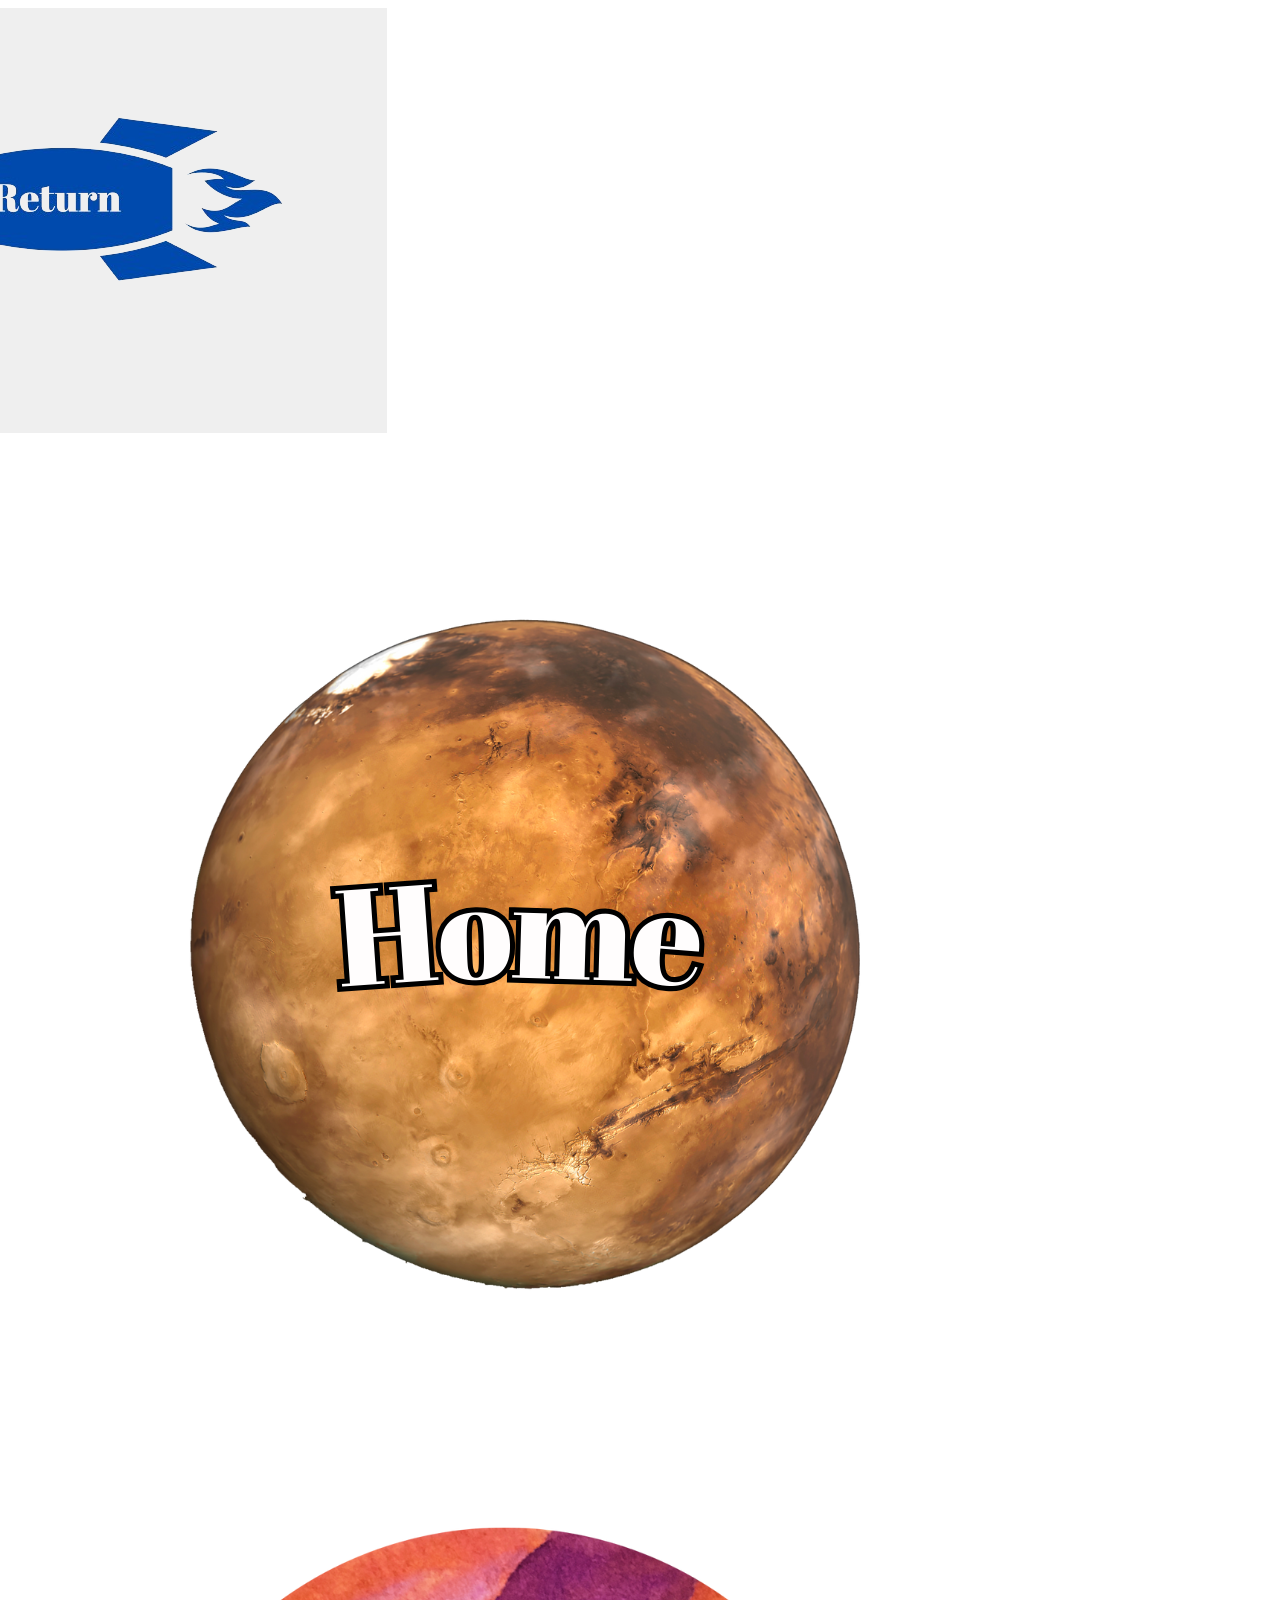
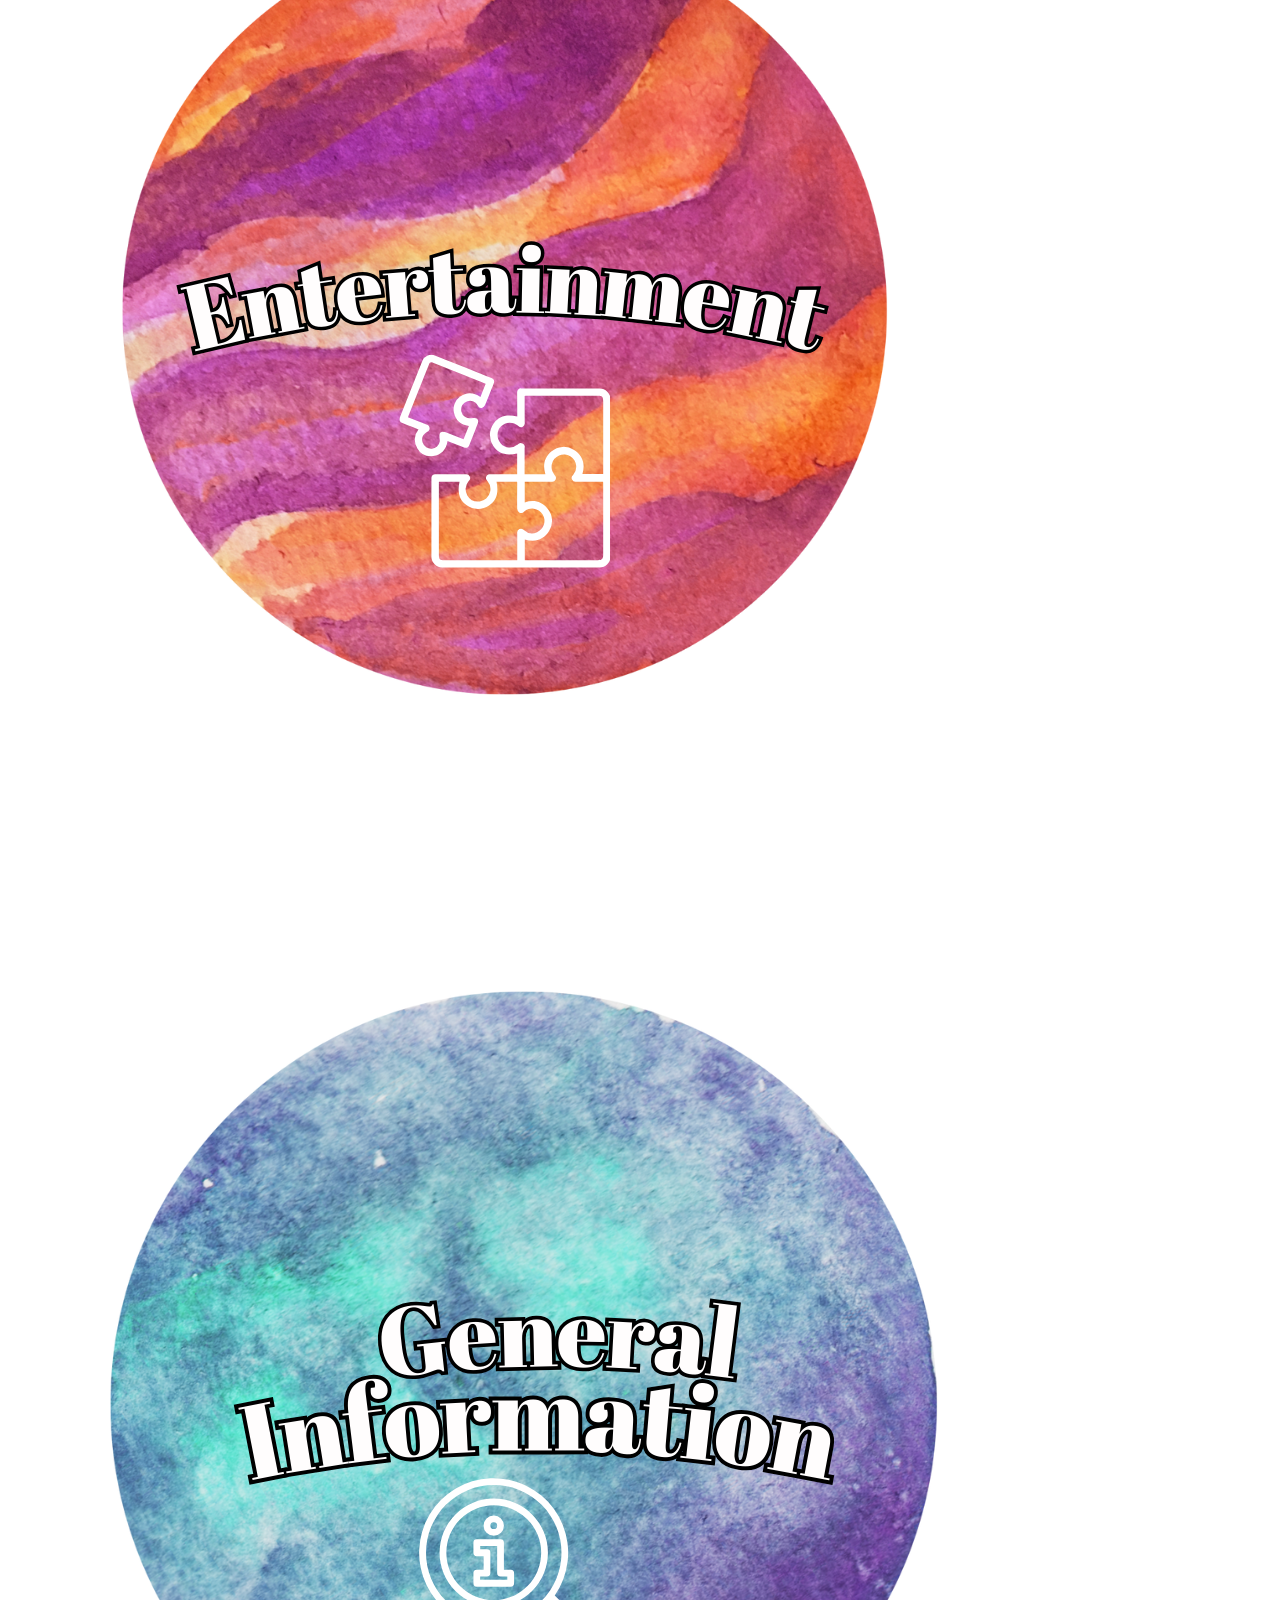
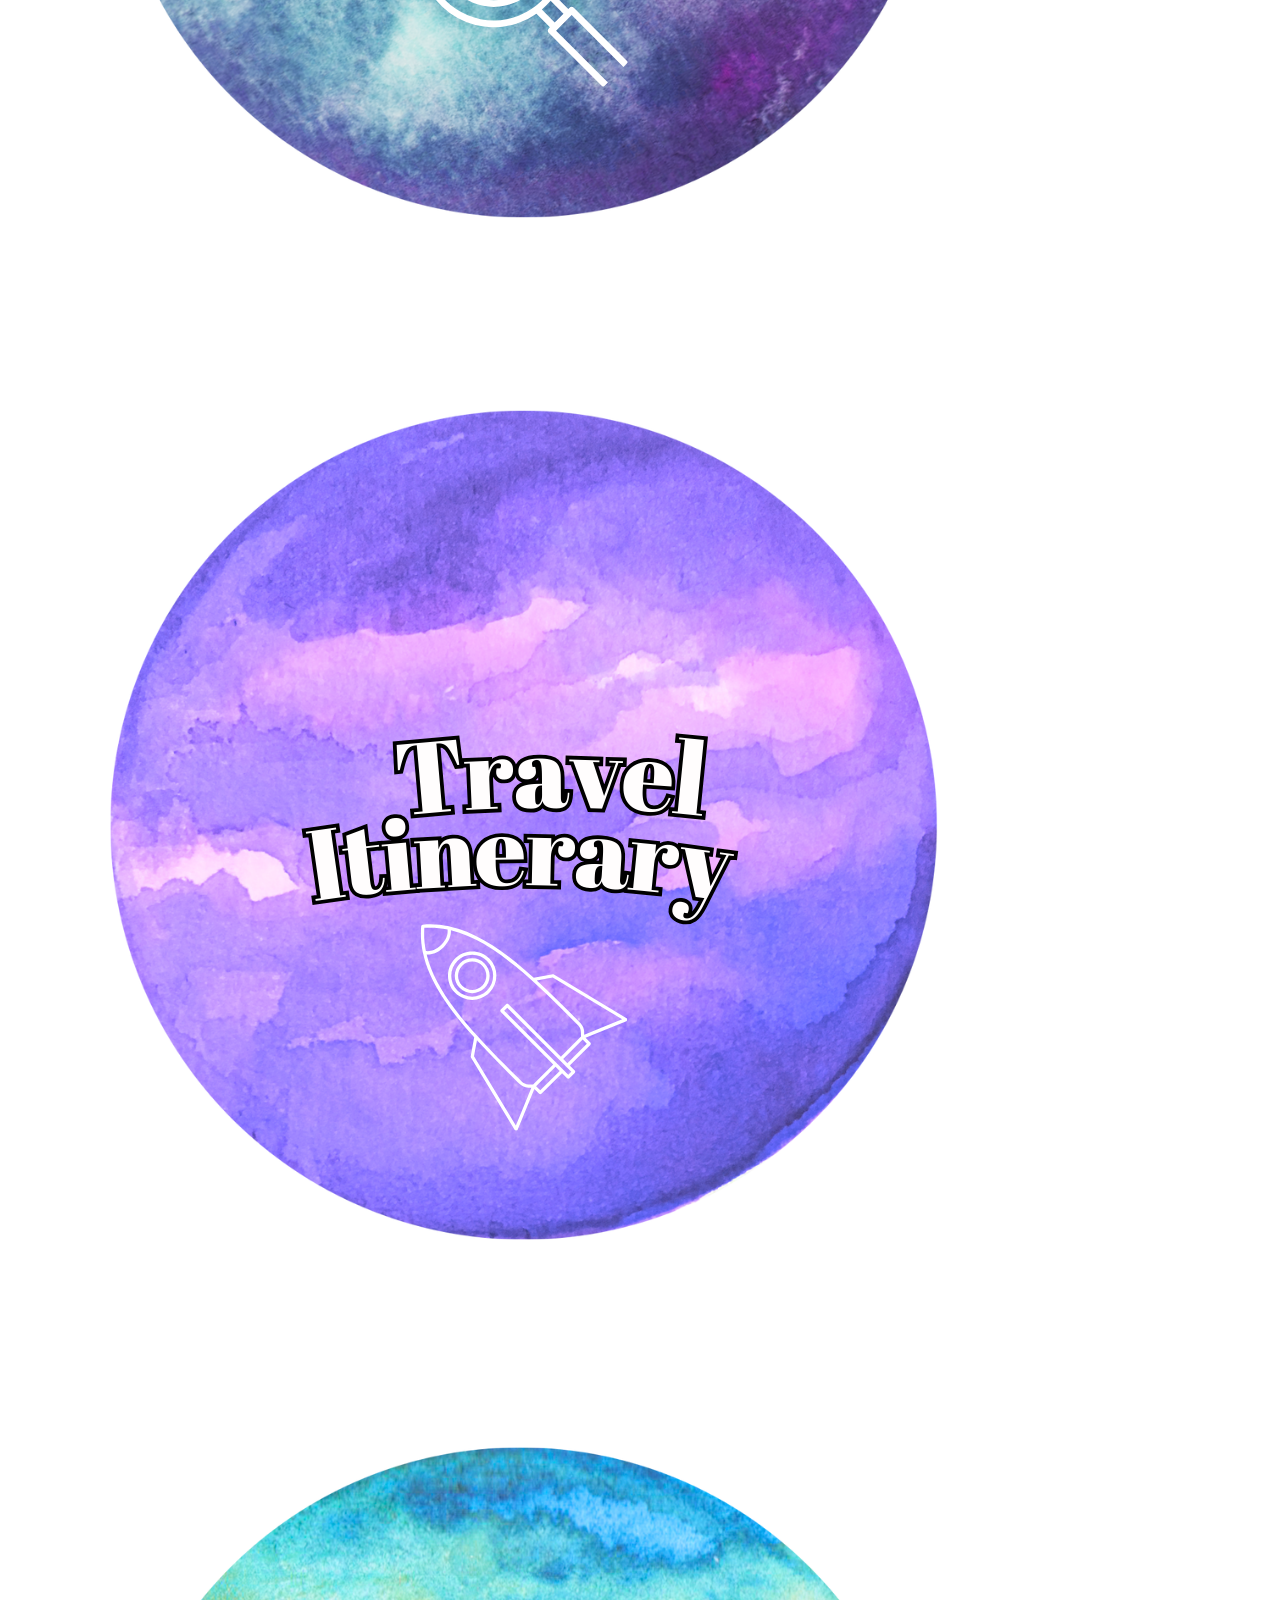
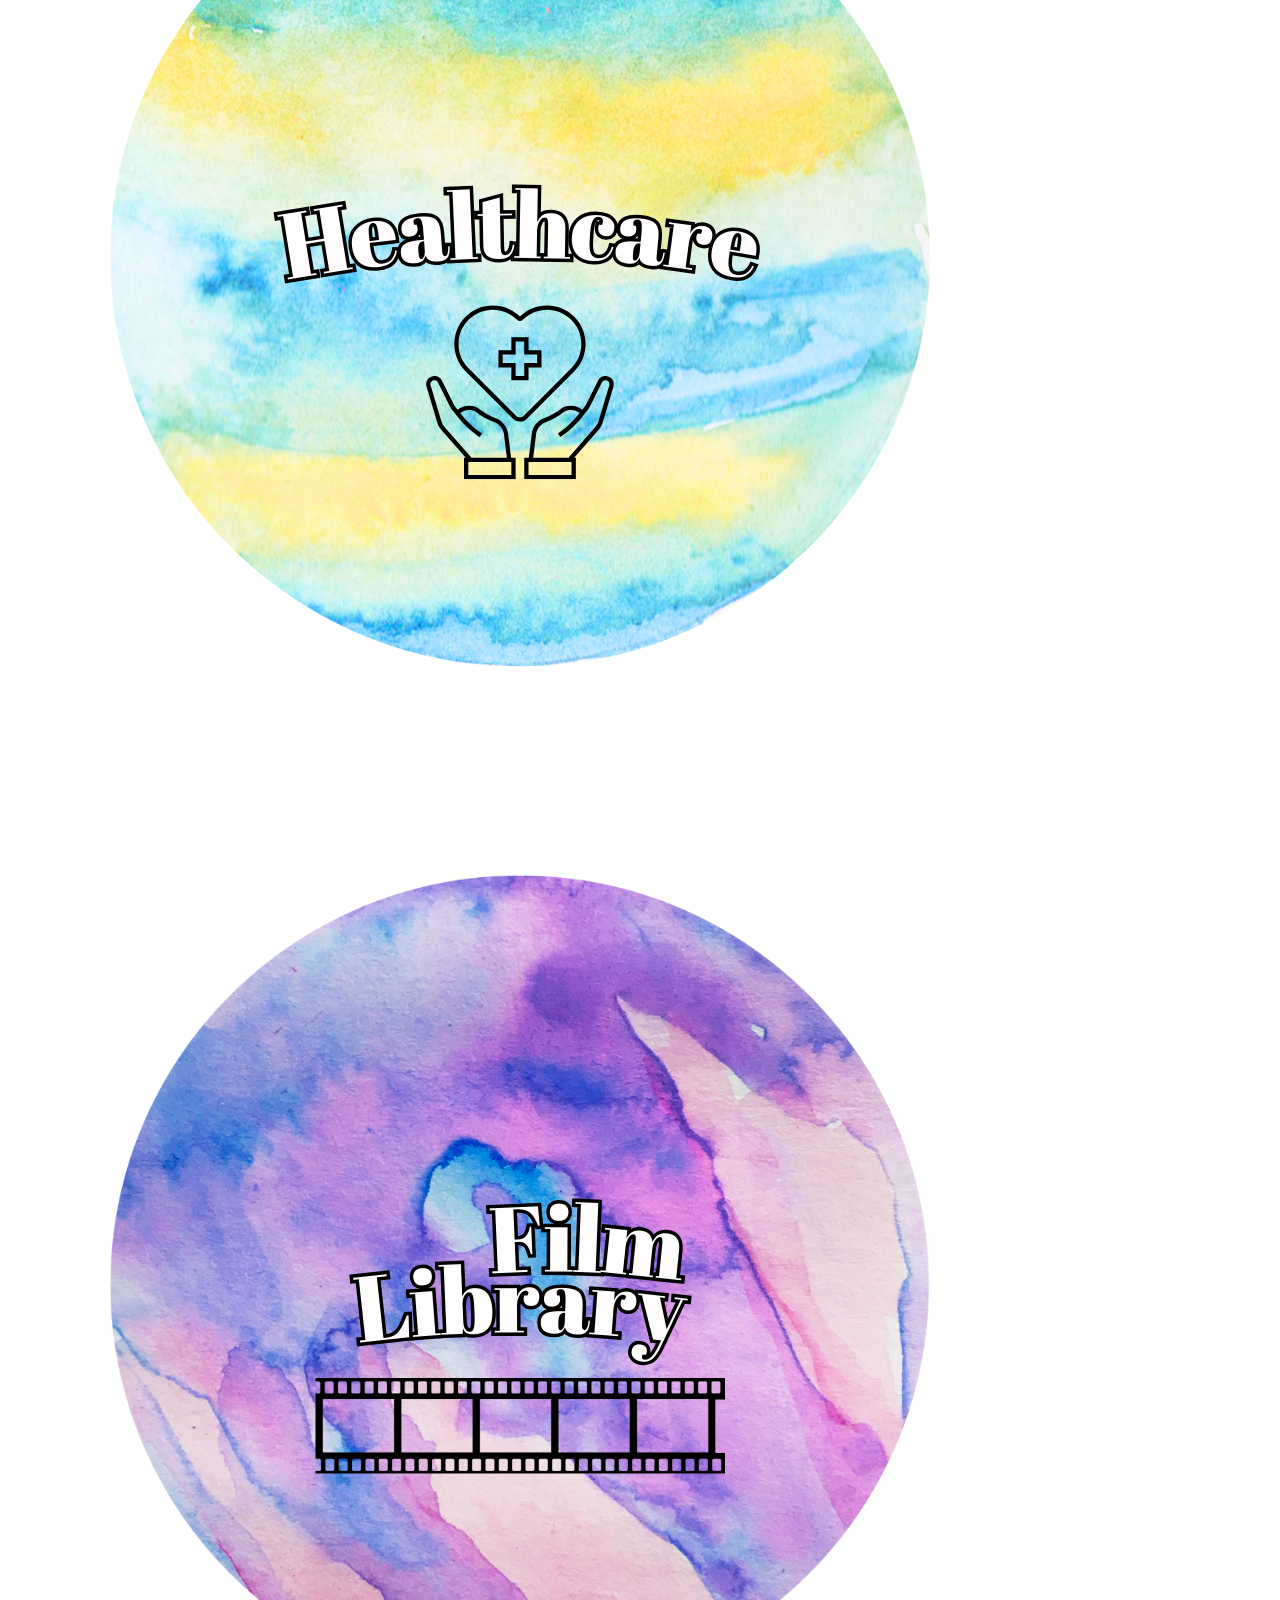
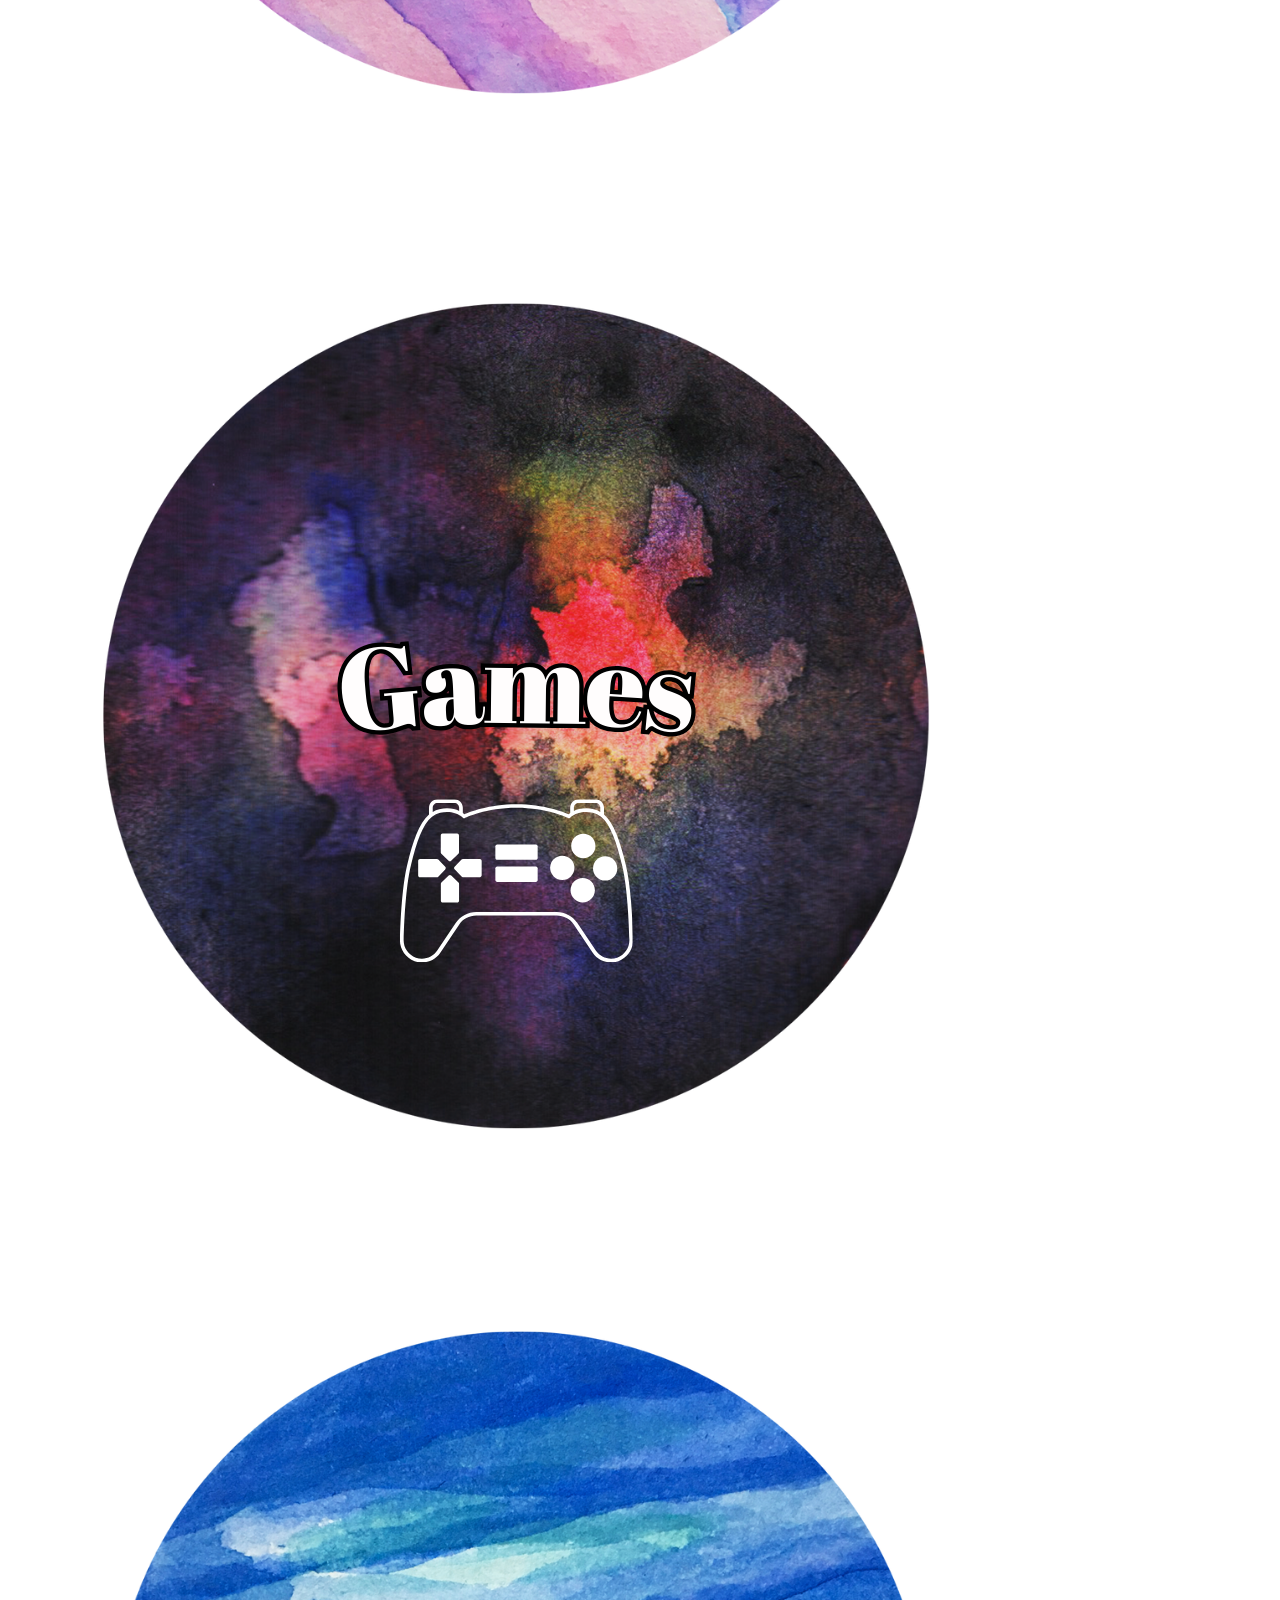
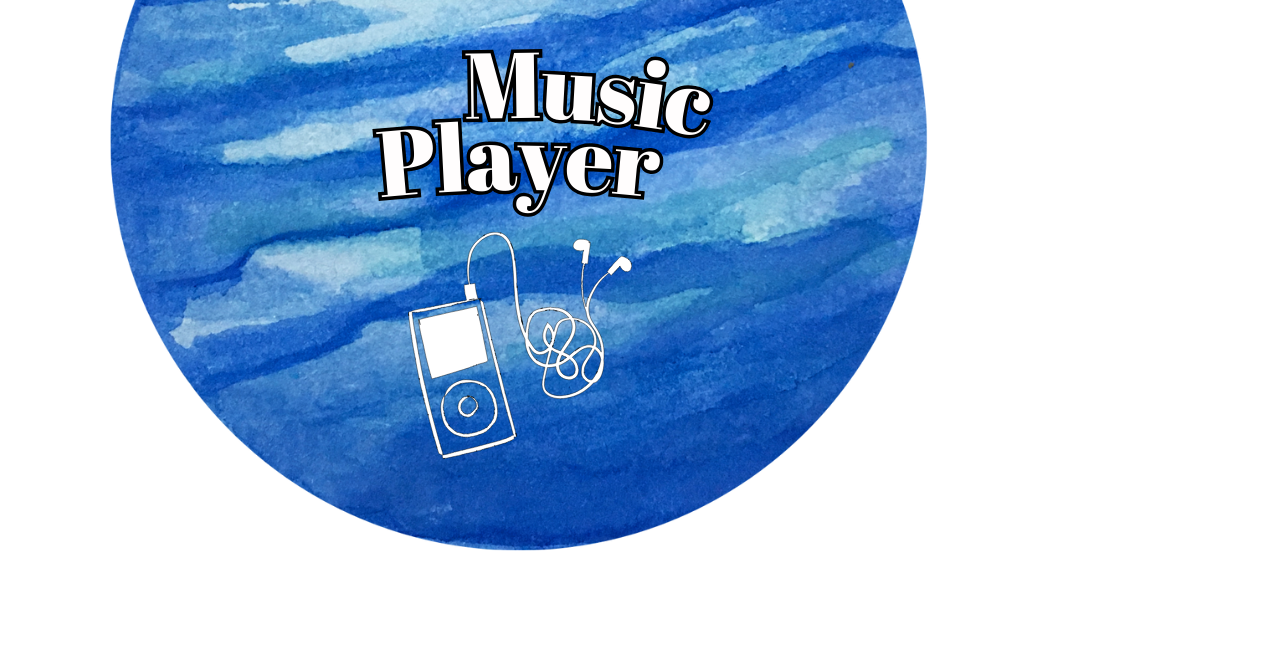
==== index.html @ a20aa01e "icons" ====
<!DOCTYPE html>
<html lang="en">
<head>
    <meta charset="UTF-8">
    <meta http-equiv="X-UA-Compatible" content="IE=edge">
    <meta name="viewport" content="width=device-width, initial-scale=1.0">
    <title>Home page</title>
    <link rel="stylesheet" href="css/style.css">
    <link rel="stylesheet" href="css/main.css">
</head>
<body>
    <!--Return button-->
    <div id="wrapper1">
        <button onclick="history.back()" style="border: none;"><img src="imgs/icons/return.png" alt="Return button"></button>
    </div>
    <!--Main content-->

<img id="Home" src="/imgs/icons/7.png" alt="">

<img id="Entertainment" src="/imgs/icons/1.png" alt="">

<img id="Info" src="/imgs/icons/2.png" alt="">

<img id="Travel" src="/imgs/icons/3.png" alt="">

<img id="Health" src="/imgs/icons/4.png" alt="">

<img id="Film" src="/imgs/icons/5.png" alt="">

<img id="Games" src="/imgs/icons/6.png" alt="">

<img id="Music" src="/imgs/icons/8.png" alt="">

</body>
</html>
---- css/main.css ----
/*CSS dat op alle pagina's terukomt*/

#wrapper1 {
    display: flex;
    width: 12%;
    justify-content: center;
}
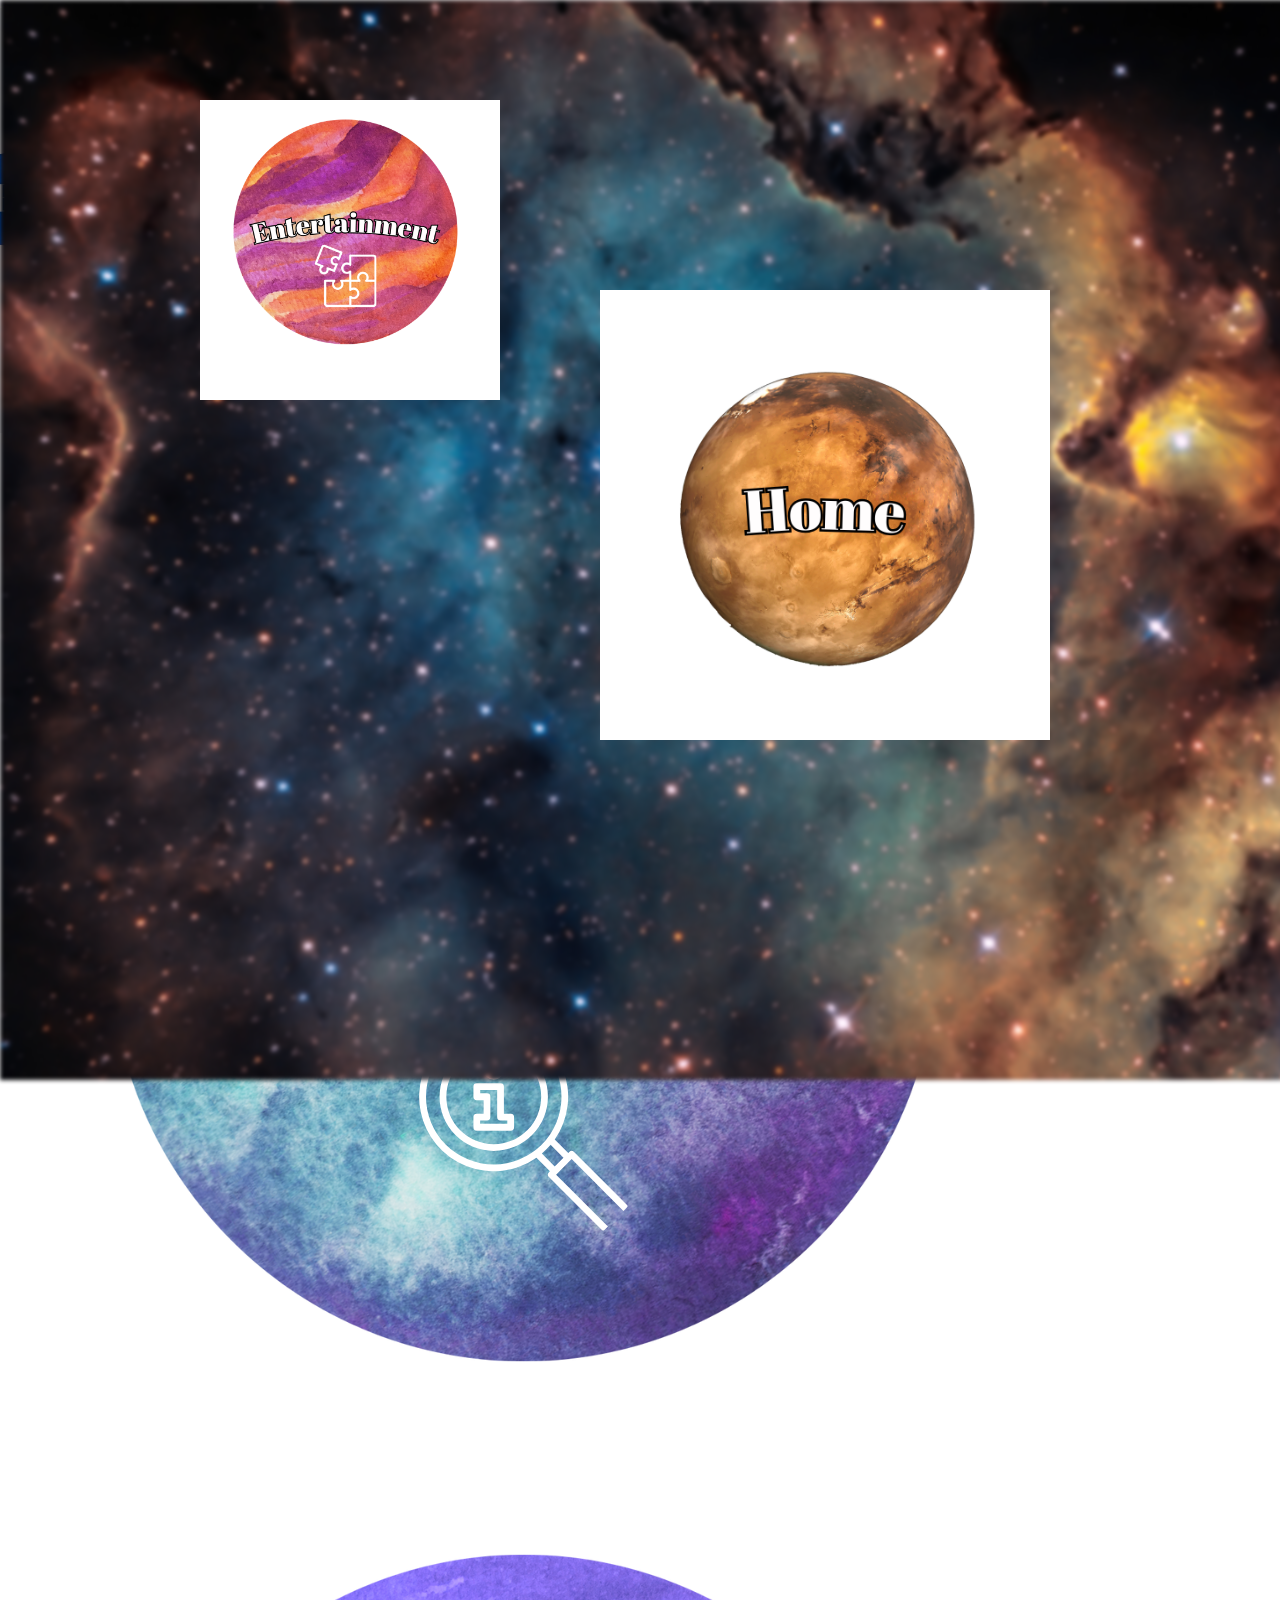
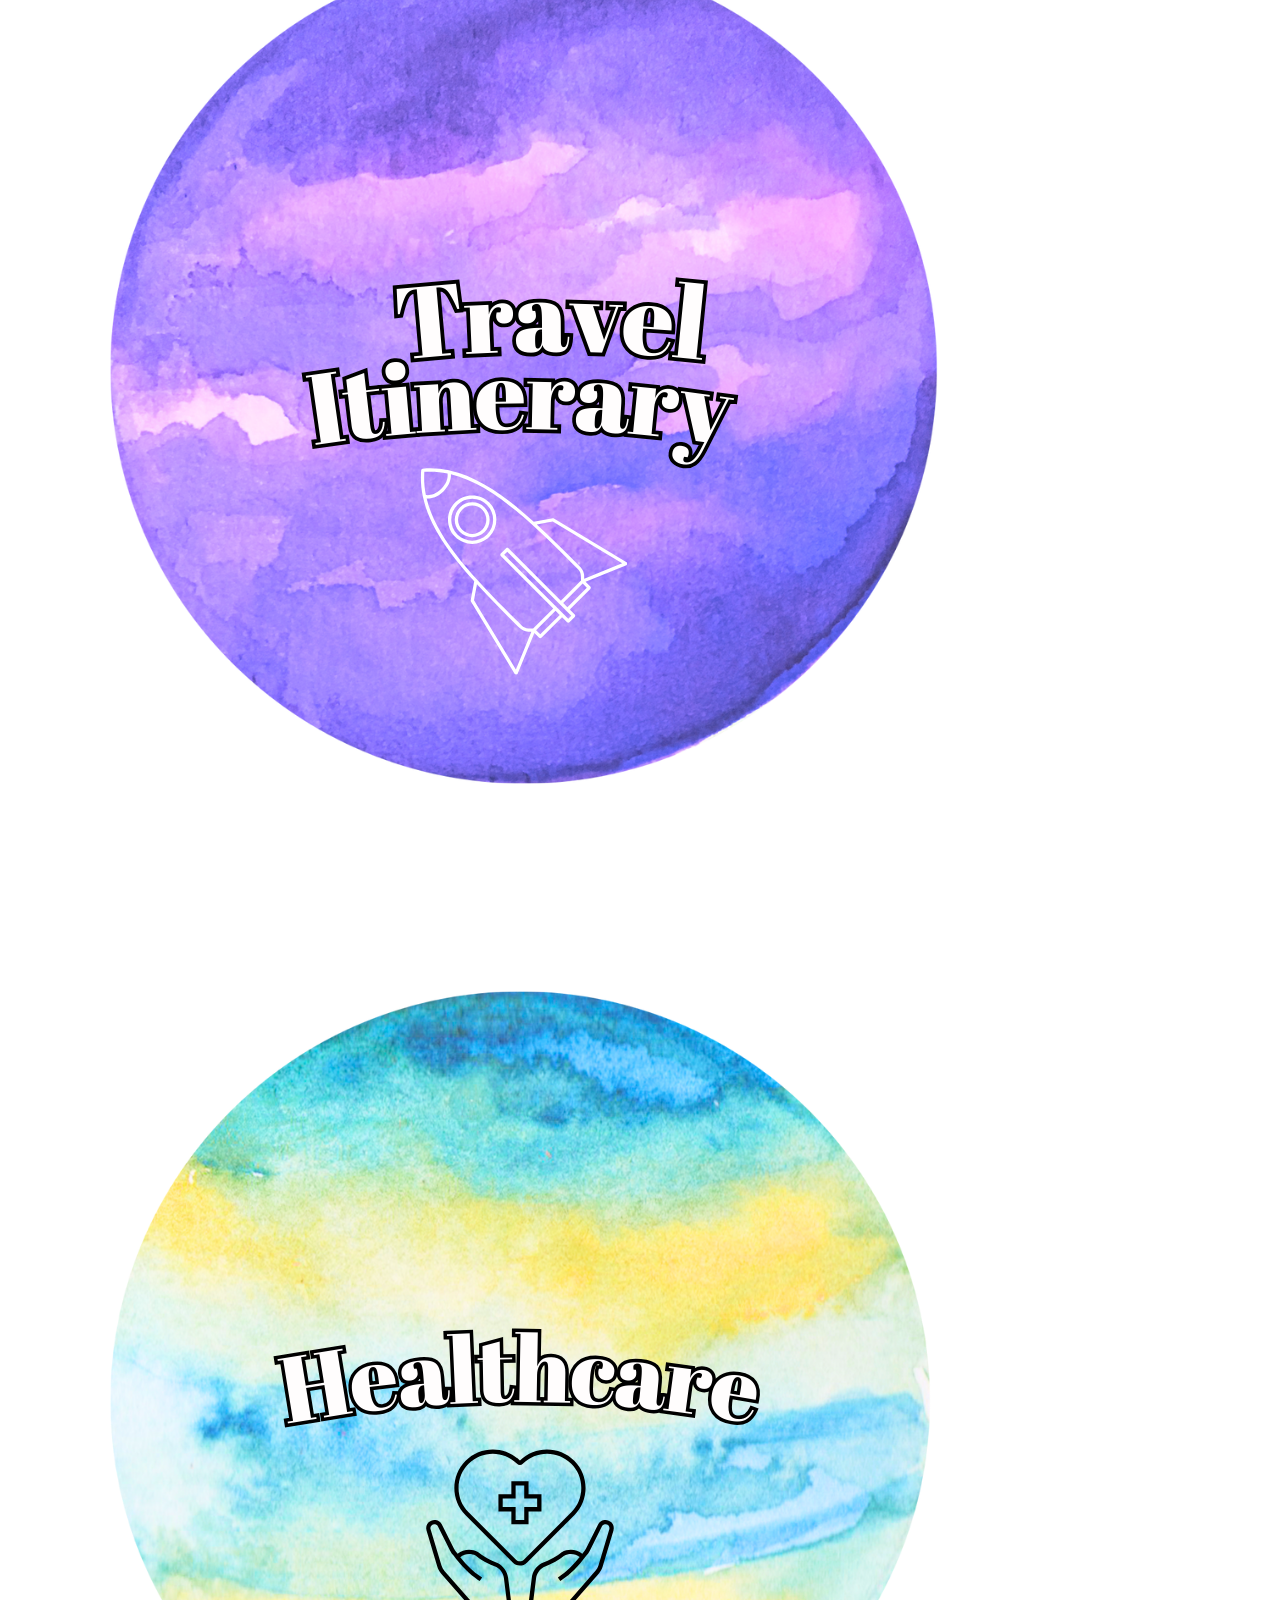
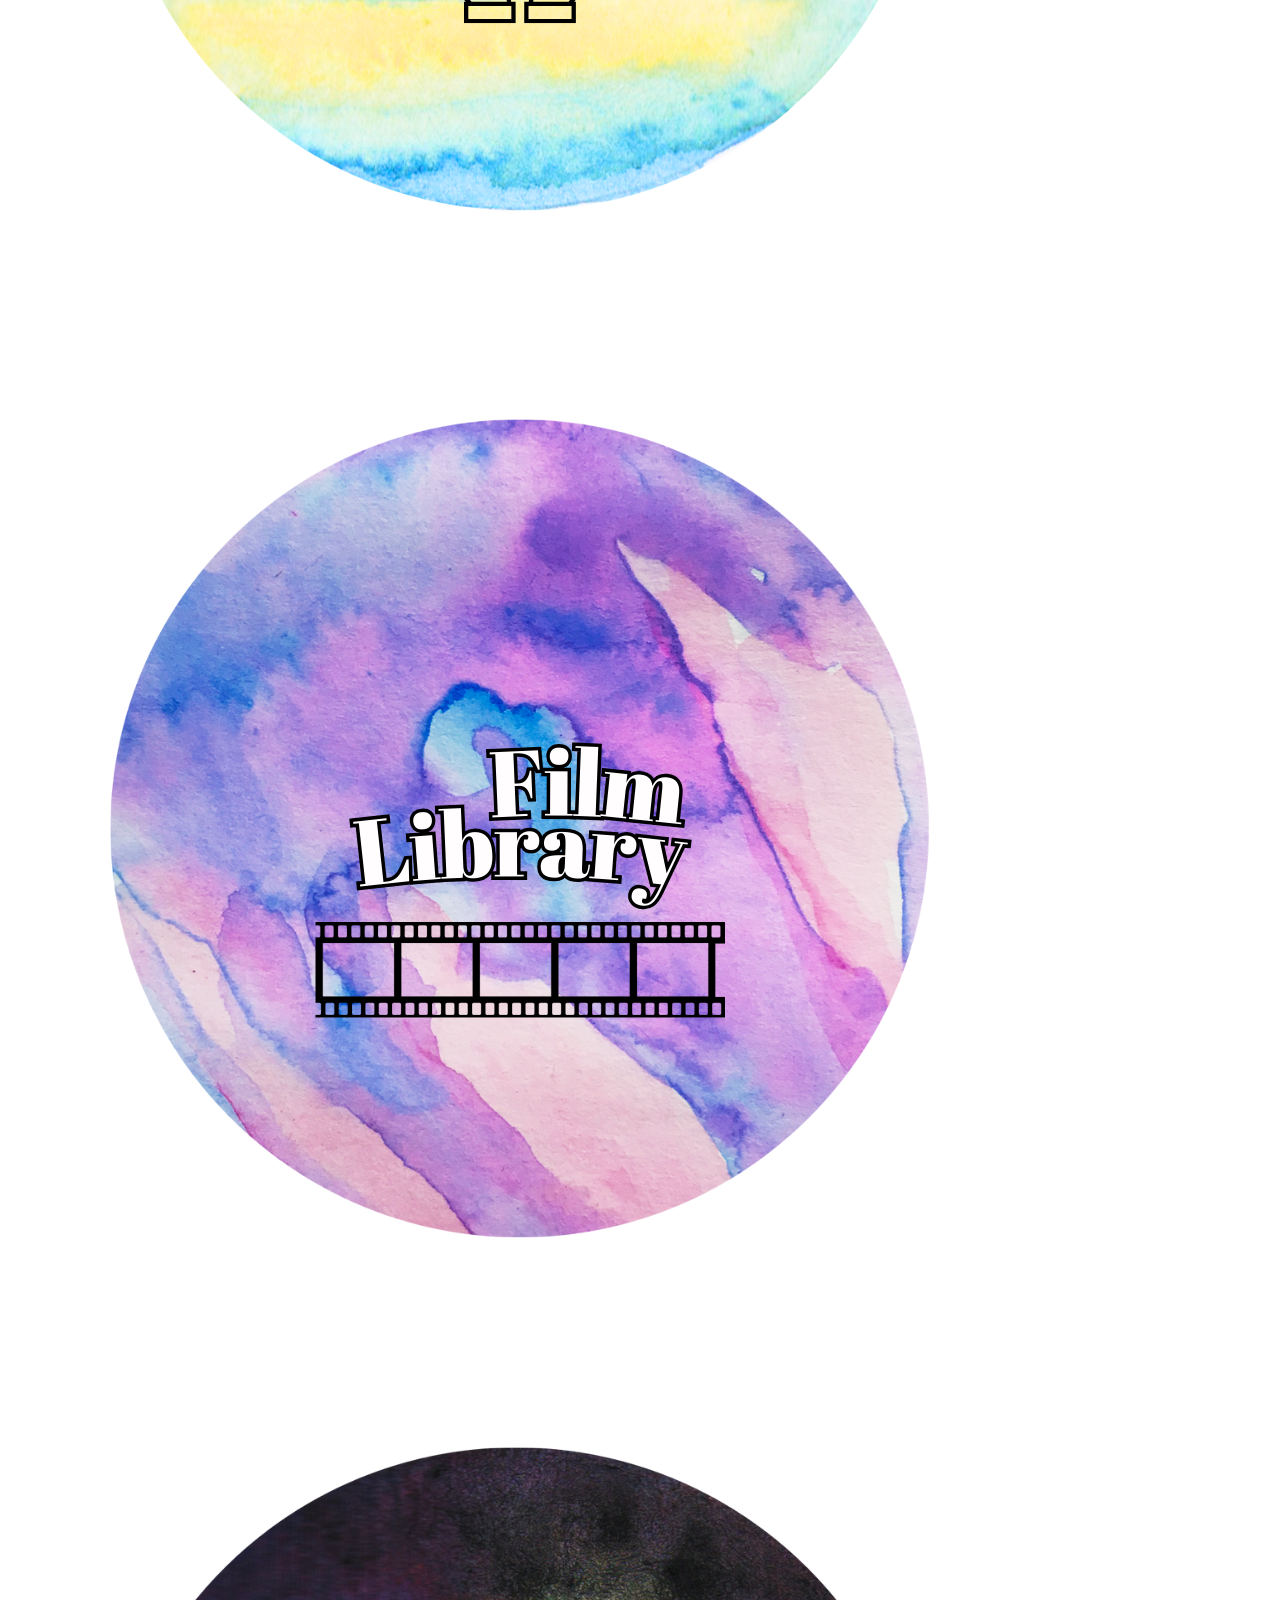
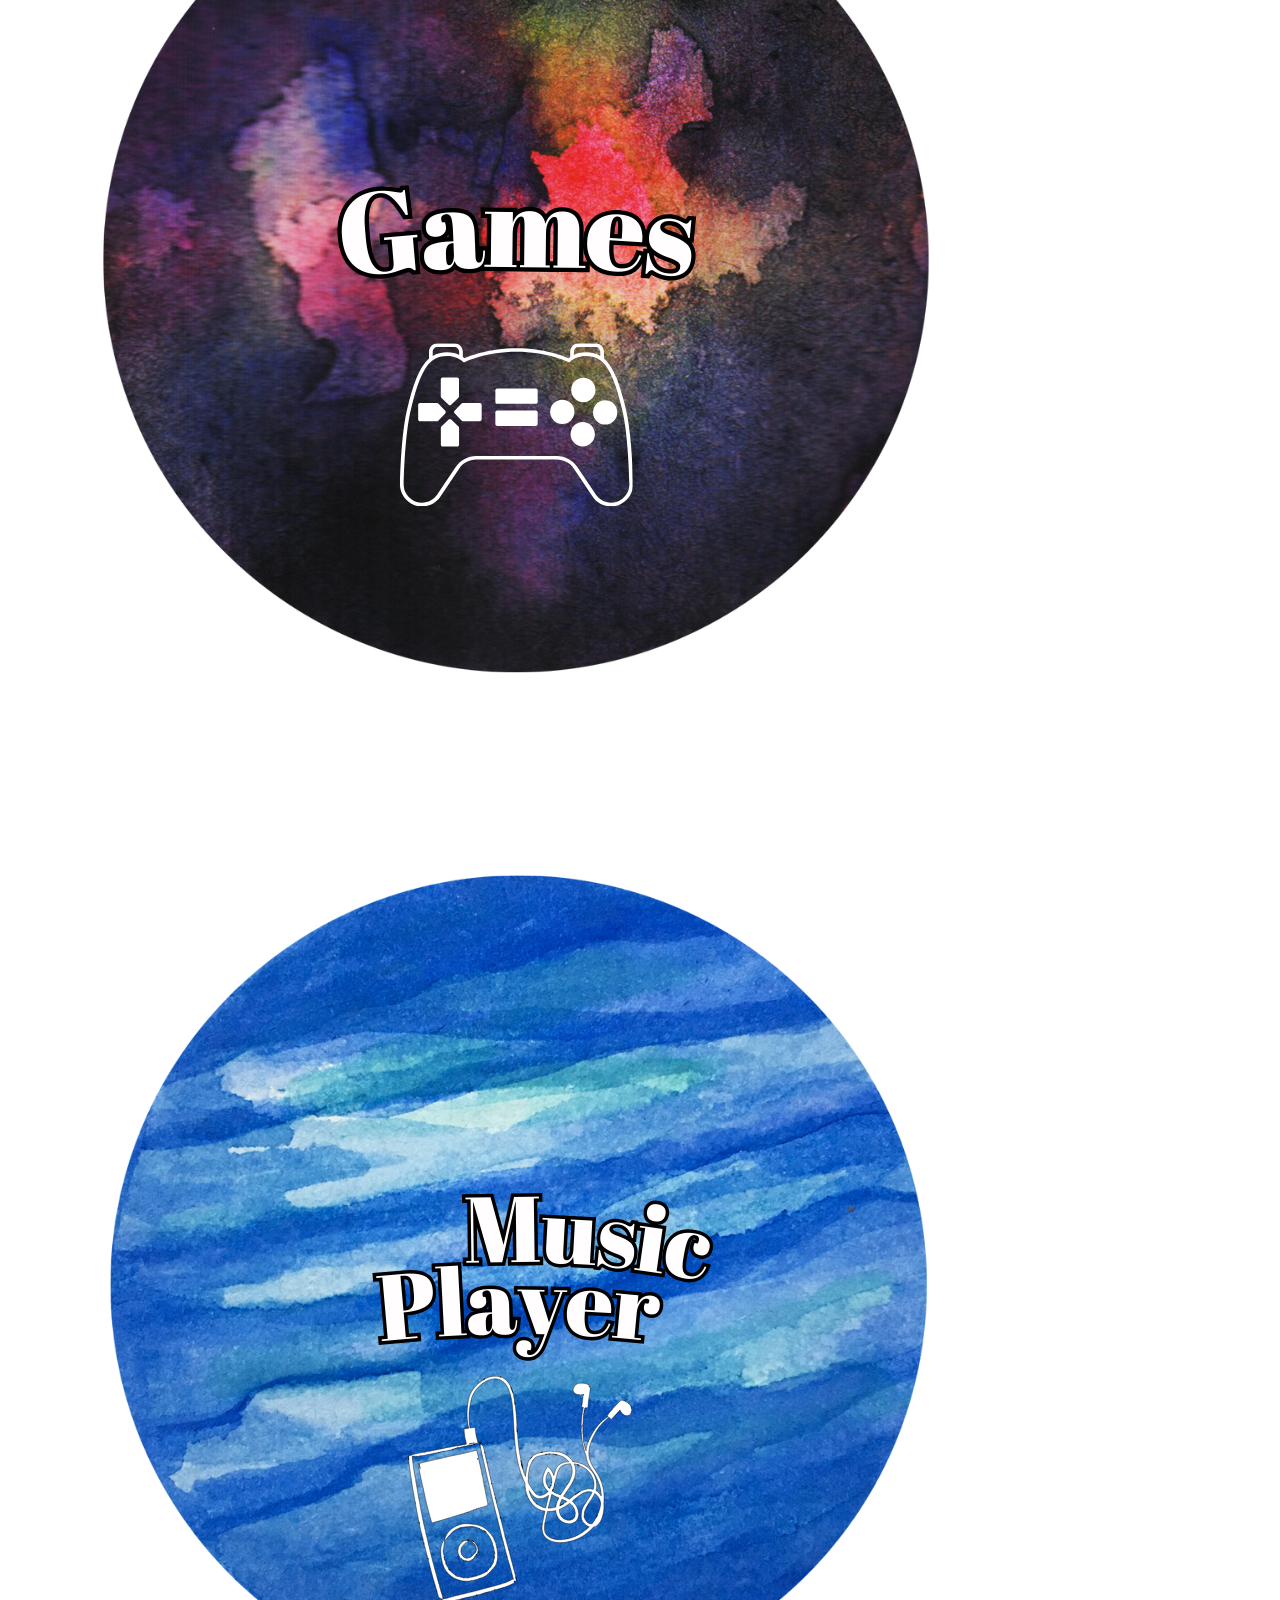
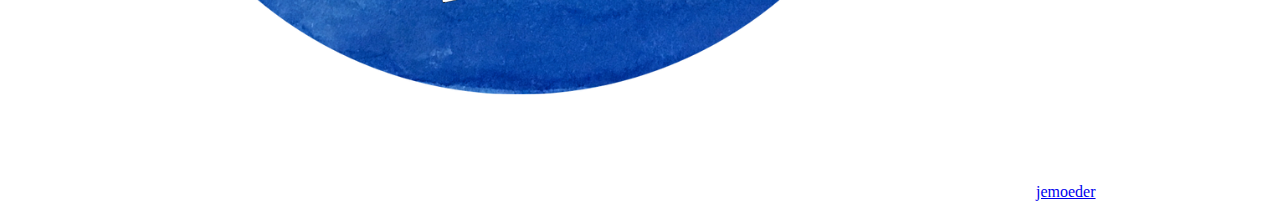
==== commit a3678ab6: "Homepagina menuding" ====
--- a/index.html
+++ b/index.html
@@ -9,6 +9,8 @@
     <link rel="stylesheet" href="css/main.css">
 </head>
 <body>
+ 
+    <img id="bg" src="/imgs/bg.png" alt="">
     <!--Return button-->
     <div id="wrapper1">
         <button onclick="history.back()" style="border: none;"><img src="imgs/icons/return.png" alt="Return button"></button>
@@ -31,5 +33,10 @@
 
 <img id="Music" src="/imgs/icons/8.png" alt="">
 
+
+
+
+
+<a href="/paginas/musicplayer.html">jemoeder </a>
 </body>
 </html>--- a/css/main.css
+++ b/css/main.css
@@ -6,3 +6,26 @@
     justify-content: center;
 }
 
+#bg {
+    width: 1920px;
+    height: 1080px;
+    position: absolute;
+    top: 0px;
+    left: 0px;
+    filter: blur(2px);
+}
+
+#Home {
+    width: 450px;
+    height: 450px;
+    position: absolute;
+    top: 290px;
+    left: 600px;
+}
+#Entertainment{
+    width: 300px;
+    height: 300px;
+    top: 100px;
+    left: 200px;
+    position: absolute;
+}
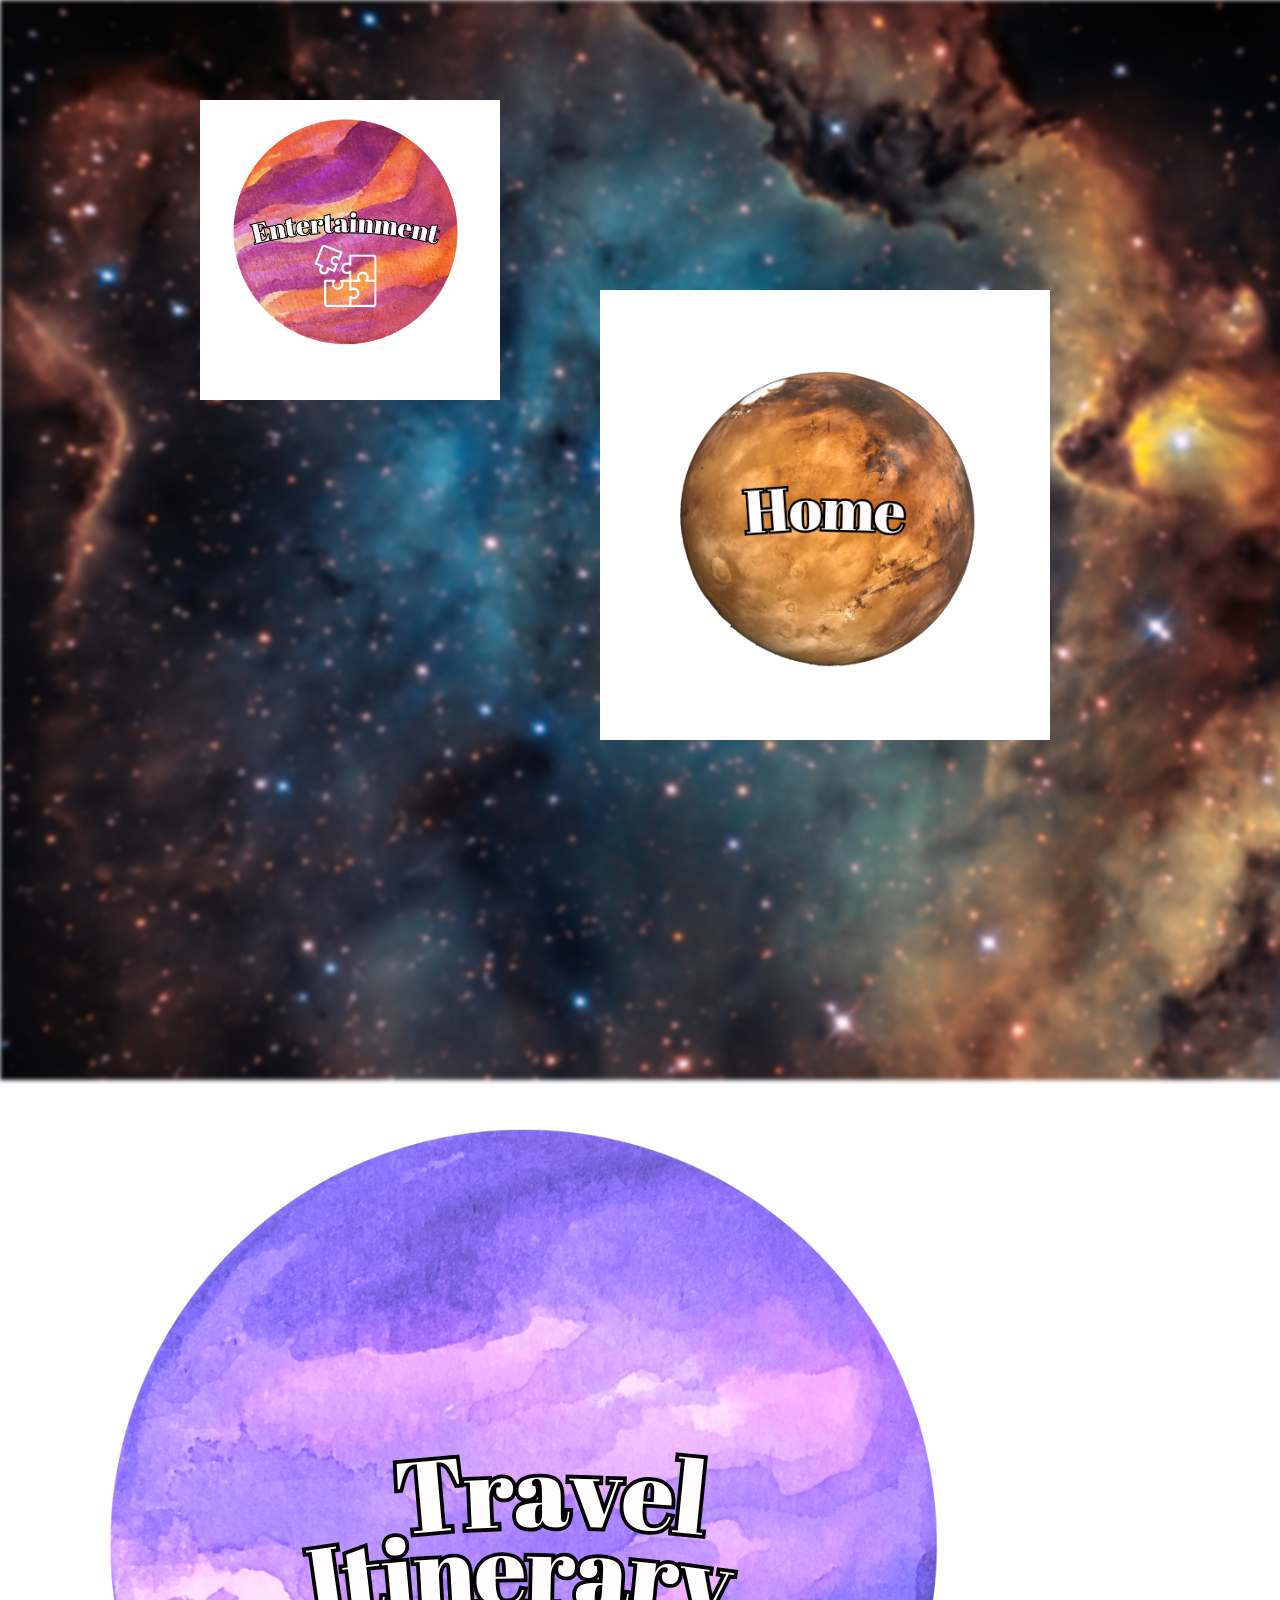
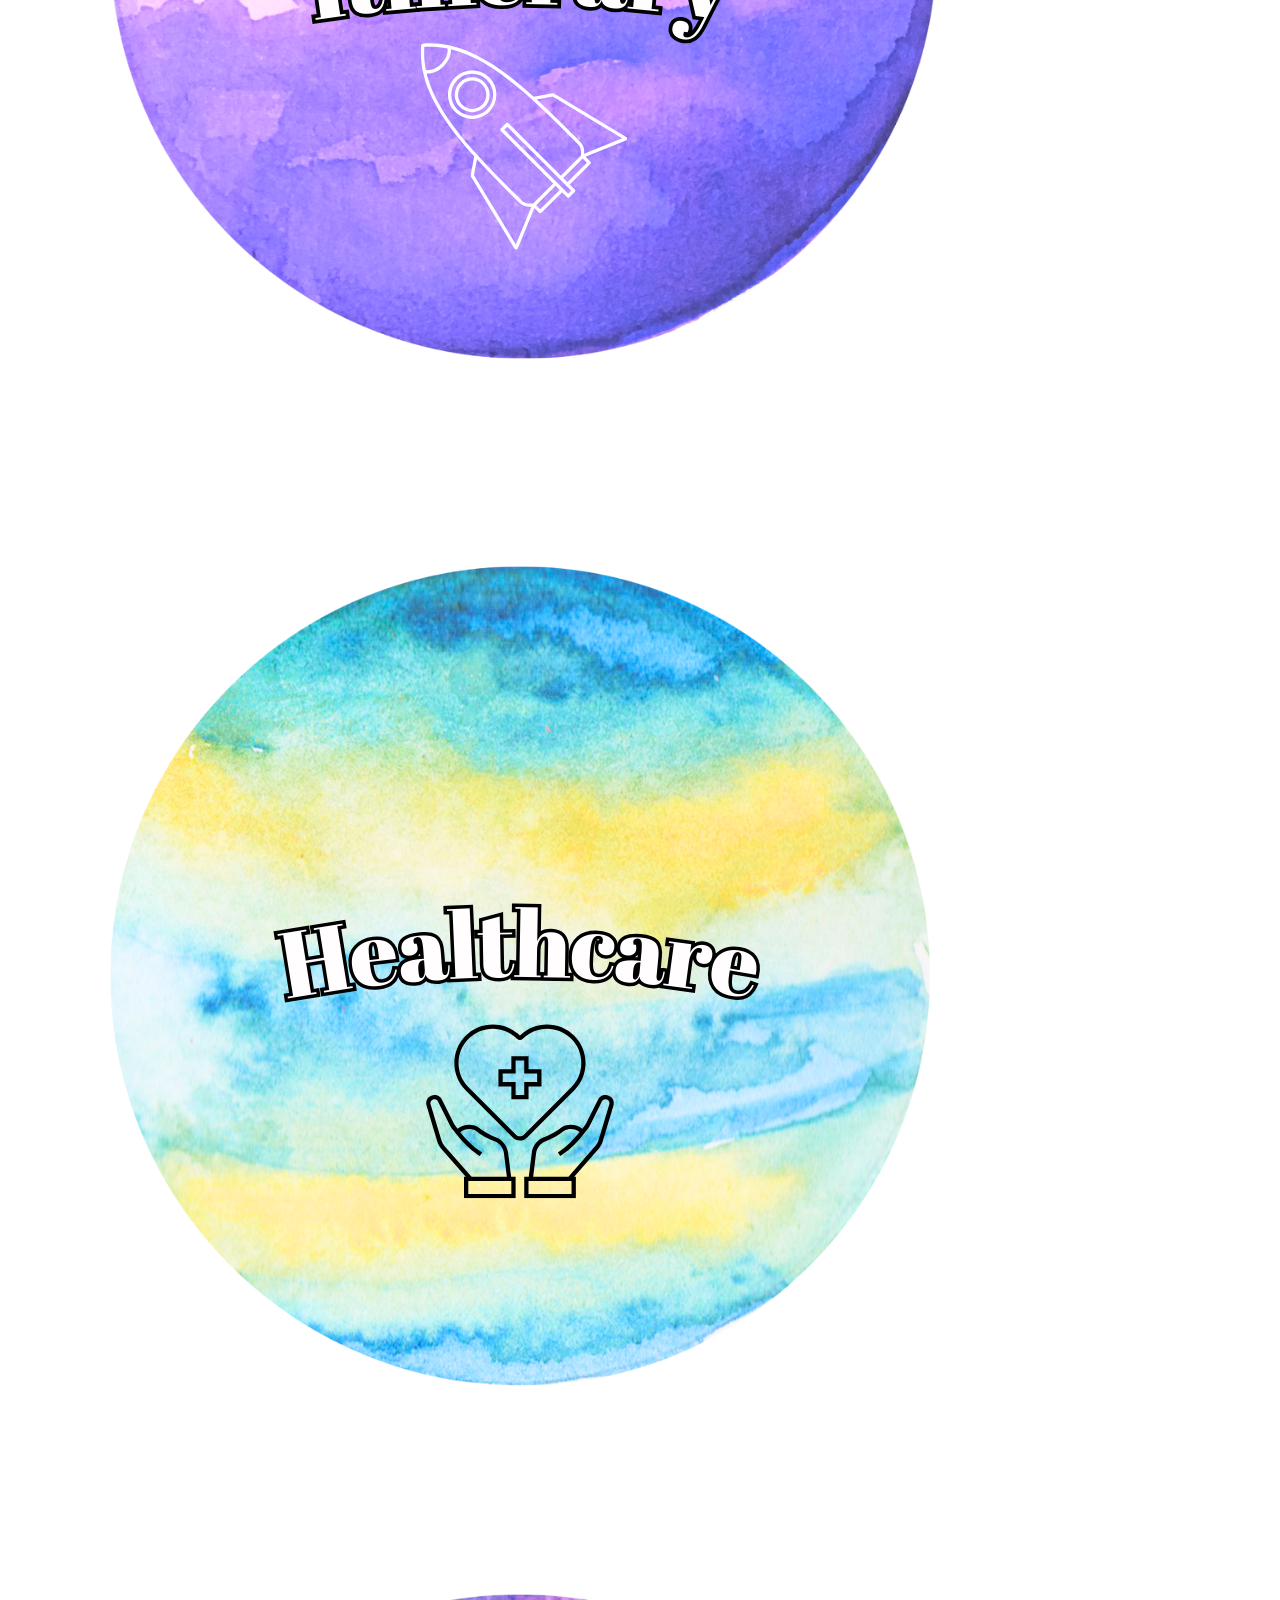
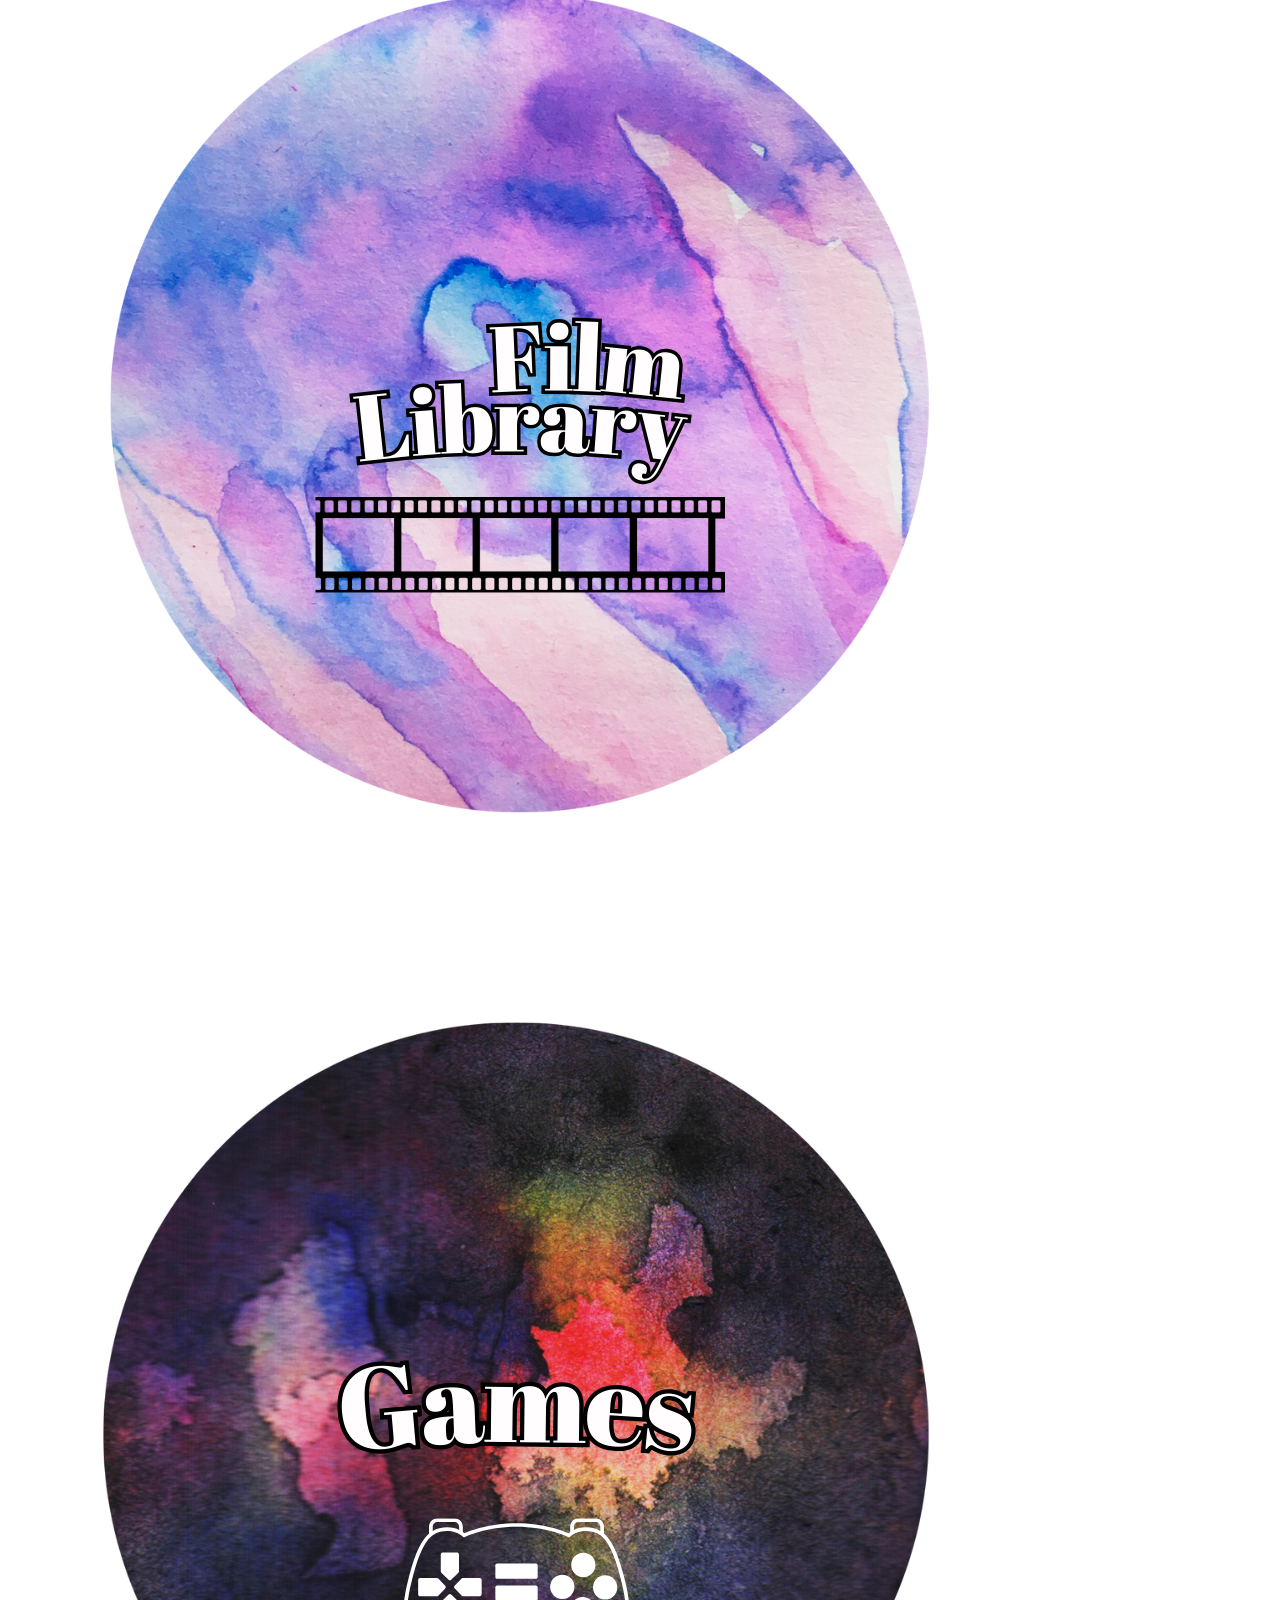
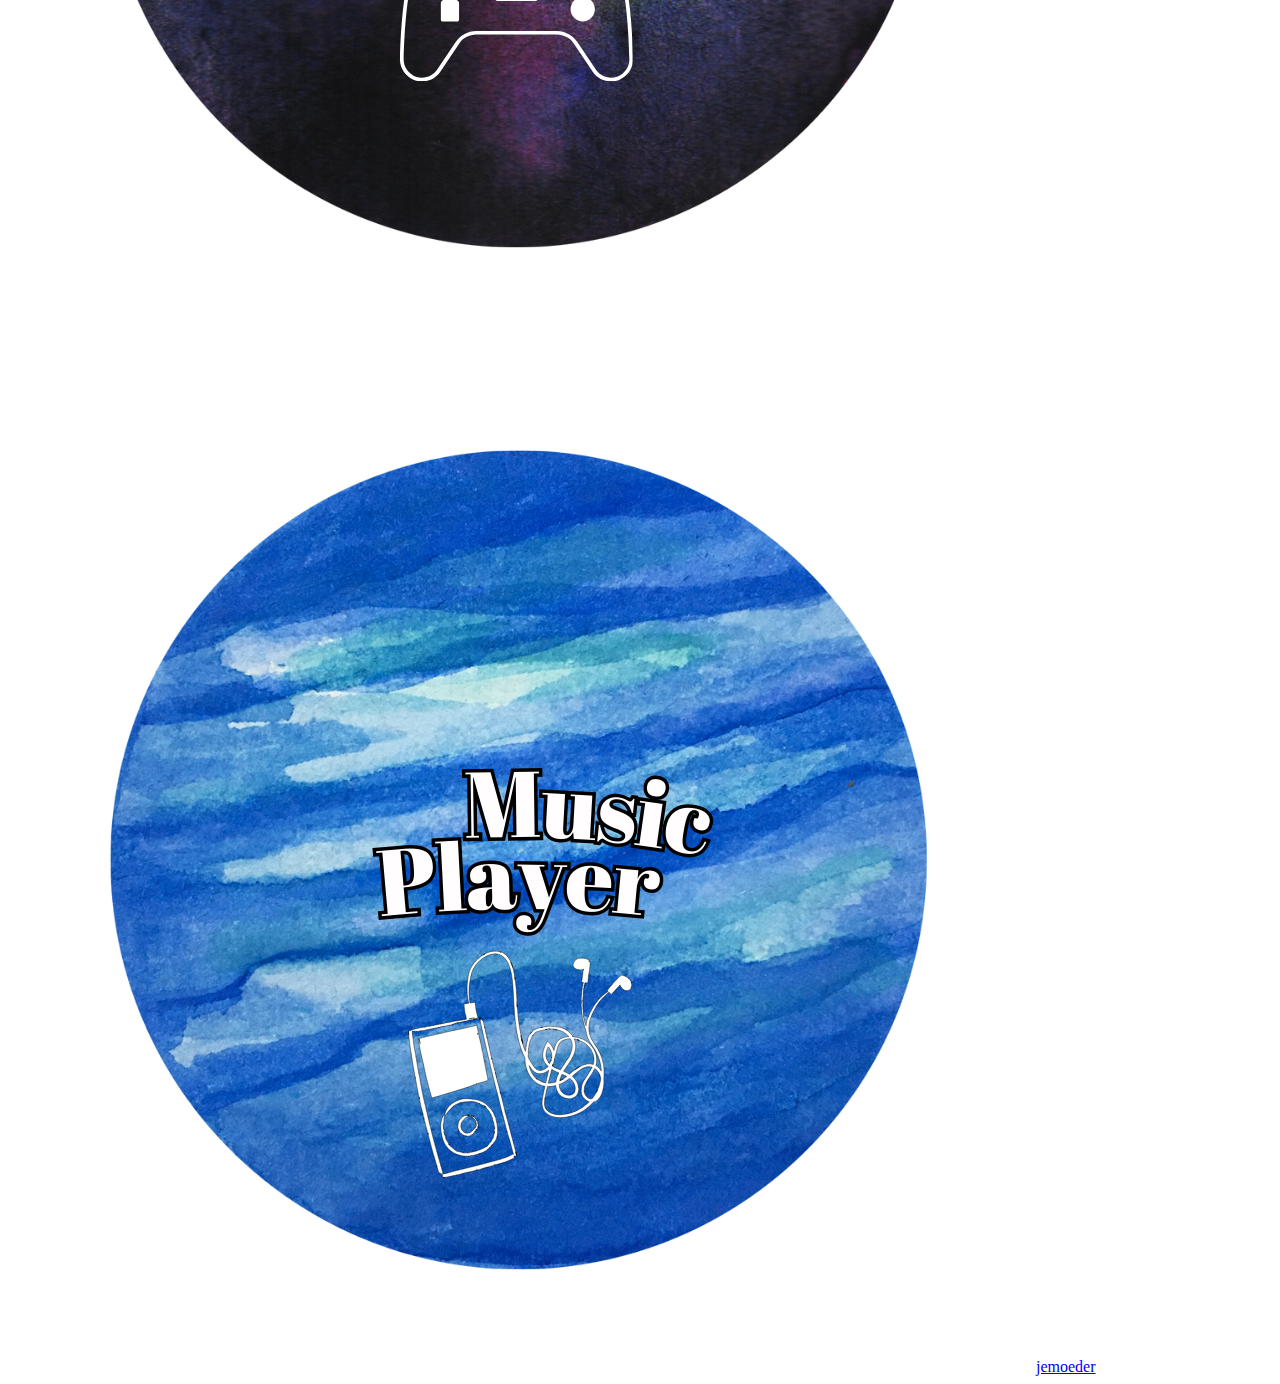
==== commit 0fa0be46: "return button deleted" ====
--- a/index.html
+++ b/index.html
@@ -11,10 +11,6 @@
 <body>
  
     <img id="bg" src="/imgs/bg.png" alt="">
-    <!--Return button-->
-    <div id="wrapper1">
-        <button onclick="history.back()" style="border: none;"><img src="imgs/icons/return.png" alt="Return button"></button>
-    </div>
     <!--Main content-->
 
 <img id="Home" src="/imgs/icons/7.png" alt="">
--- a/css/main.css
+++ b/css/main.css
@@ -1,10 +1,4 @@
 /*CSS dat op alle pagina's terukomt*/
-
-#wrapper1 {
-    display: flex;
-    width: 12%;
-    justify-content: center;
-}
 
 #bg {
     width: 1920px;
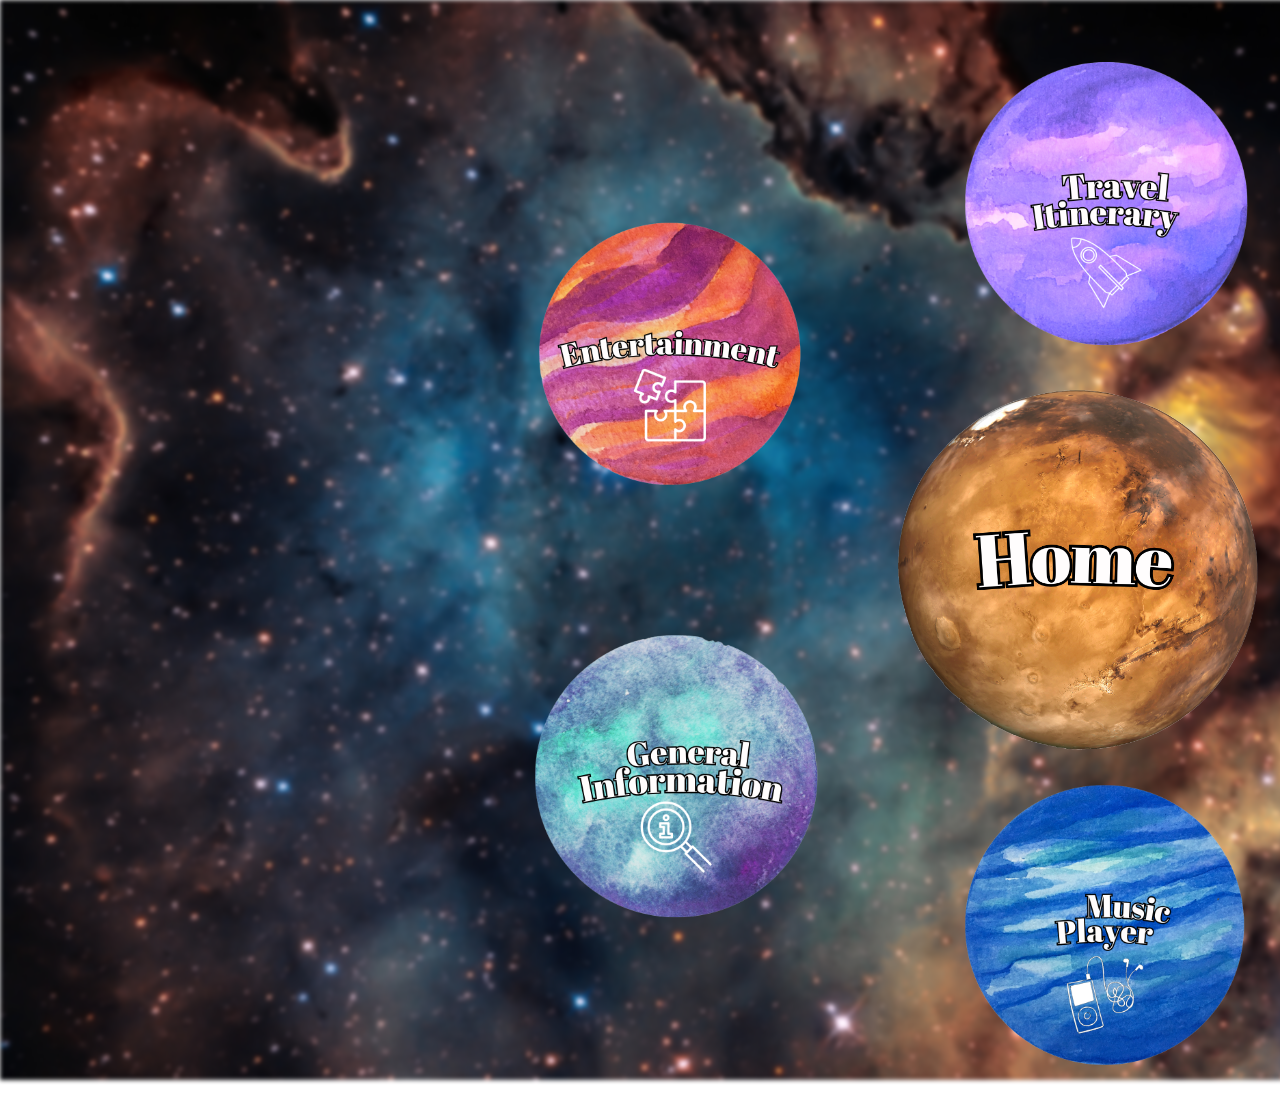
==== commit 1b453002: "-" ====
--- a/index.html
+++ b/index.html
@@ -15,9 +15,9 @@
 
 <img id="Home" src="/imgs/icons/7.png" alt="">
 
-<img id="Entertainment" src="/imgs/icons/1.png" alt="">
+<a href="/paginas/Entertainment.html"><img id="Entertainment" src="/imgs/icons/1.png" alt=""> </a>
 
-<img id="Info" src="/imgs/icons/2.png" alt="">
+<a href="/paginas/info.html"><img id="Info" src="/imgs/icons/2.png" alt=""> </a>
 
 <img id="Travel" src="/imgs/icons/3.png" alt="">
 
@@ -27,12 +27,13 @@
 
 <img id="Games" src="/imgs/icons/6.png" alt="">
 
-<img id="Music" src="/imgs/icons/8.png" alt="">
+<a href="/paginas/musicplayer.html"><img id="Music" src="/imgs/icons/8.png" alt=""> </a>
 
 
 
+ 
 
 
-<a href="/paginas/musicplayer.html">jemoeder </a>
+
 </body>
 </html>--- a/css/main.css
+++ b/css/main.css
@@ -10,16 +10,52 @@
 }
 
 #Home {
-    width: 450px;
-    height: 450px;
+    width: 550px;
+    height: 550px;
     position: absolute;
     top: 290px;
-    left: 600px;
+    left: 800px;
 }
 #Entertainment{
-    width: 300px;
-    height: 300px;
-    top: 100px;
-    left: 200px;
+    width: 350px;
+    height: 350px;
+    top: 200px;
+    left: 500px;
     position: absolute;
 }
+#Info{
+    width:  350px;
+    height: 350px;
+    top: 600px;
+    left: 500px;
+    position: absolute;
+}
+#Travel{
+    width: 350px;
+    height: 350px;
+    top: 30px;
+    left: 930px;
+    position: absolute;
+}
+#Health{
+    width: 350px;
+    height: 350px;
+    top: 200px;
+    left: 1350px;
+    position: absolute;
+}
+#Film{
+    width: 350px;
+    height: 350px;
+    top: 600px;
+    left: 1330px;
+    position: absolute;
+}
+
+#Music{
+    width: 350px;
+    height: 350px;
+    top: 750px;
+    left: 930px;
+    position: absolute;
+}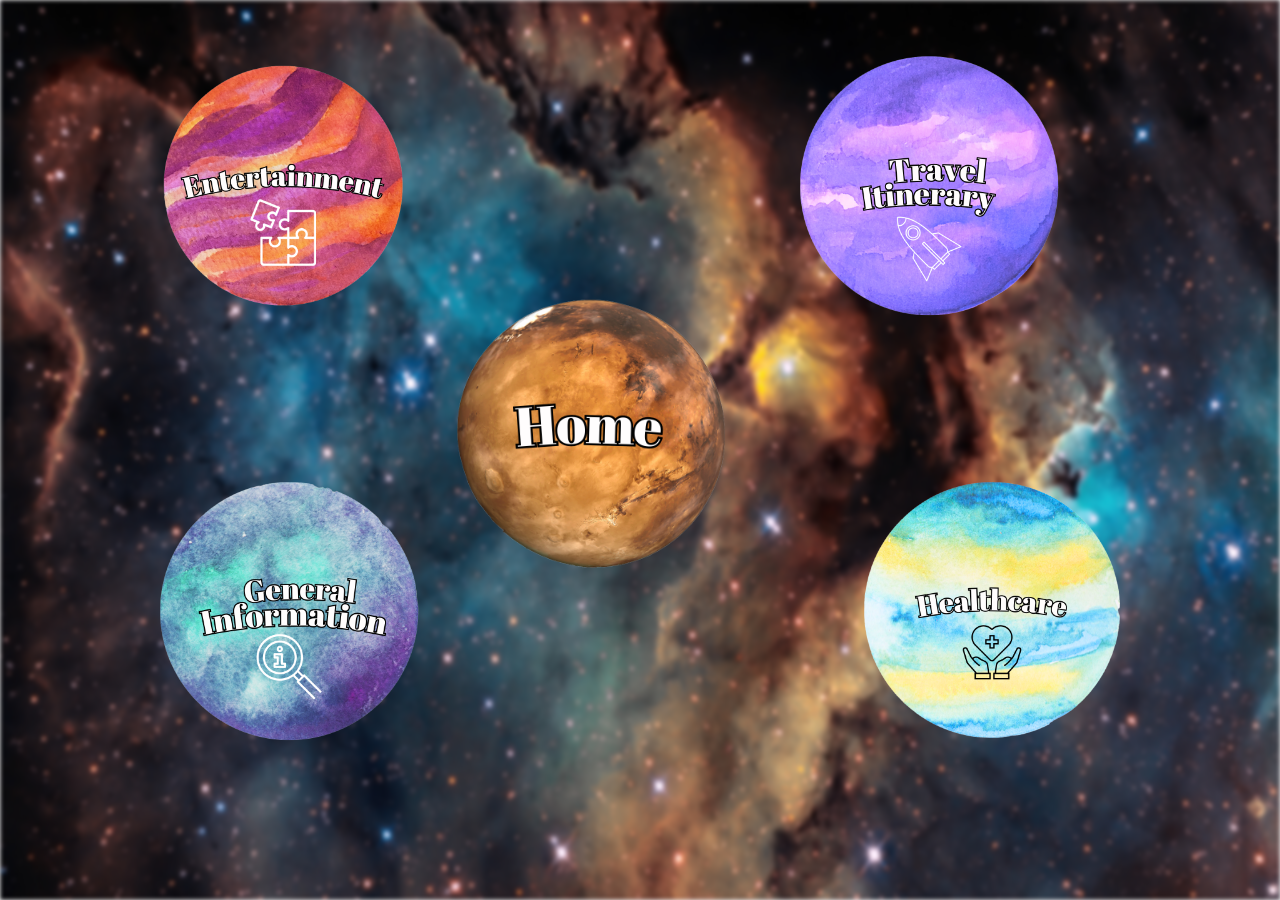
==== commit cbaf70b9: "Deleted unnesecary links and buttons" ====
--- a/index.html
+++ b/index.html
@@ -19,21 +19,9 @@
 
 <a href="/paginas/info.html"><img id="Info" src="/imgs/icons/2.png" alt=""> </a>
 
-<img id="Travel" src="/imgs/icons/3.png" alt="">
+<a href="/paginas/travel.html"><img id="Travel" src="/imgs/icons/3.png" alt=""></a>
 
-<img id="Health" src="/imgs/icons/4.png" alt="">
-
-<img id="Film" src="/imgs/icons/5.png" alt="">
-
-<img id="Games" src="/imgs/icons/6.png" alt="">
-
-<a href="/paginas/musicplayer.html"><img id="Music" src="/imgs/icons/8.png" alt=""> </a>
-
-
-
- 
-
-
+<a href="/paginas/health.html"><img id="Health" src="/imgs/icons/4.png" alt=""></a>
 
 </body>
 </html>--- a/css/main.css
+++ b/css/main.css
@@ -1,61 +1,48 @@
 /*CSS dat op alle pagina's terukomt*/
 
+body {
+    overflow: hidden;
+}
+
 #bg {
-    width: 1920px;
-    height: 1080px;
-    position: absolute;
+    width: 100vw;
+    height: 100vh;
+    position: fixed;
     top: 0px;
     left: 0px;
     filter: blur(2px);
 }
 
 #Home {
-    width: 550px;
-    height: 550px;
-    position: absolute;
-    top: 290px;
-    left: 800px;
+    width: 32vw;
+    position: fixed;
+    left: 30vw;
+    top: 25vh;
 }
 #Entertainment{
-    width: 350px;
-    height: 350px;
-    top: 200px;
-    left: 500px;
-    position: absolute;
+    width: 25vw;
+    position: fixed;
+    left: 10vw;
+    top: 5vh;
 }
 #Info{
-    width:  350px;
-    height: 350px;
-    top: 600px;
-    left: 500px;
-    position: absolute;
+    width: 25vw;
+    position: fixed;
+    left: 10vw;
+    top: 50vh;
 }
 #Travel{
-    width: 350px;
-    height: 350px;
-    top: 30px;
-    left: 930px;
-    position: absolute;
+    width: 25vw;
+    position: fixed;
+    left: 60vw;
+    top: 3vh;
 }
 #Health{
-    width: 350px;
-    height: 350px;
-    top: 200px;
-    left: 1350px;
-    position: absolute;
-}
-#Film{
-    width: 350px;
-    height: 350px;
-    top: 600px;
-    left: 1330px;
-    position: absolute;
+    width: 25vw;
+    position: fixed;
+    left: 65vw;
+    top: 50vh;
 }
 
-#Music{
-    width: 350px;
-    height: 350px;
-    top: 750px;
-    left: 930px;
-    position: absolute;
-}+
+
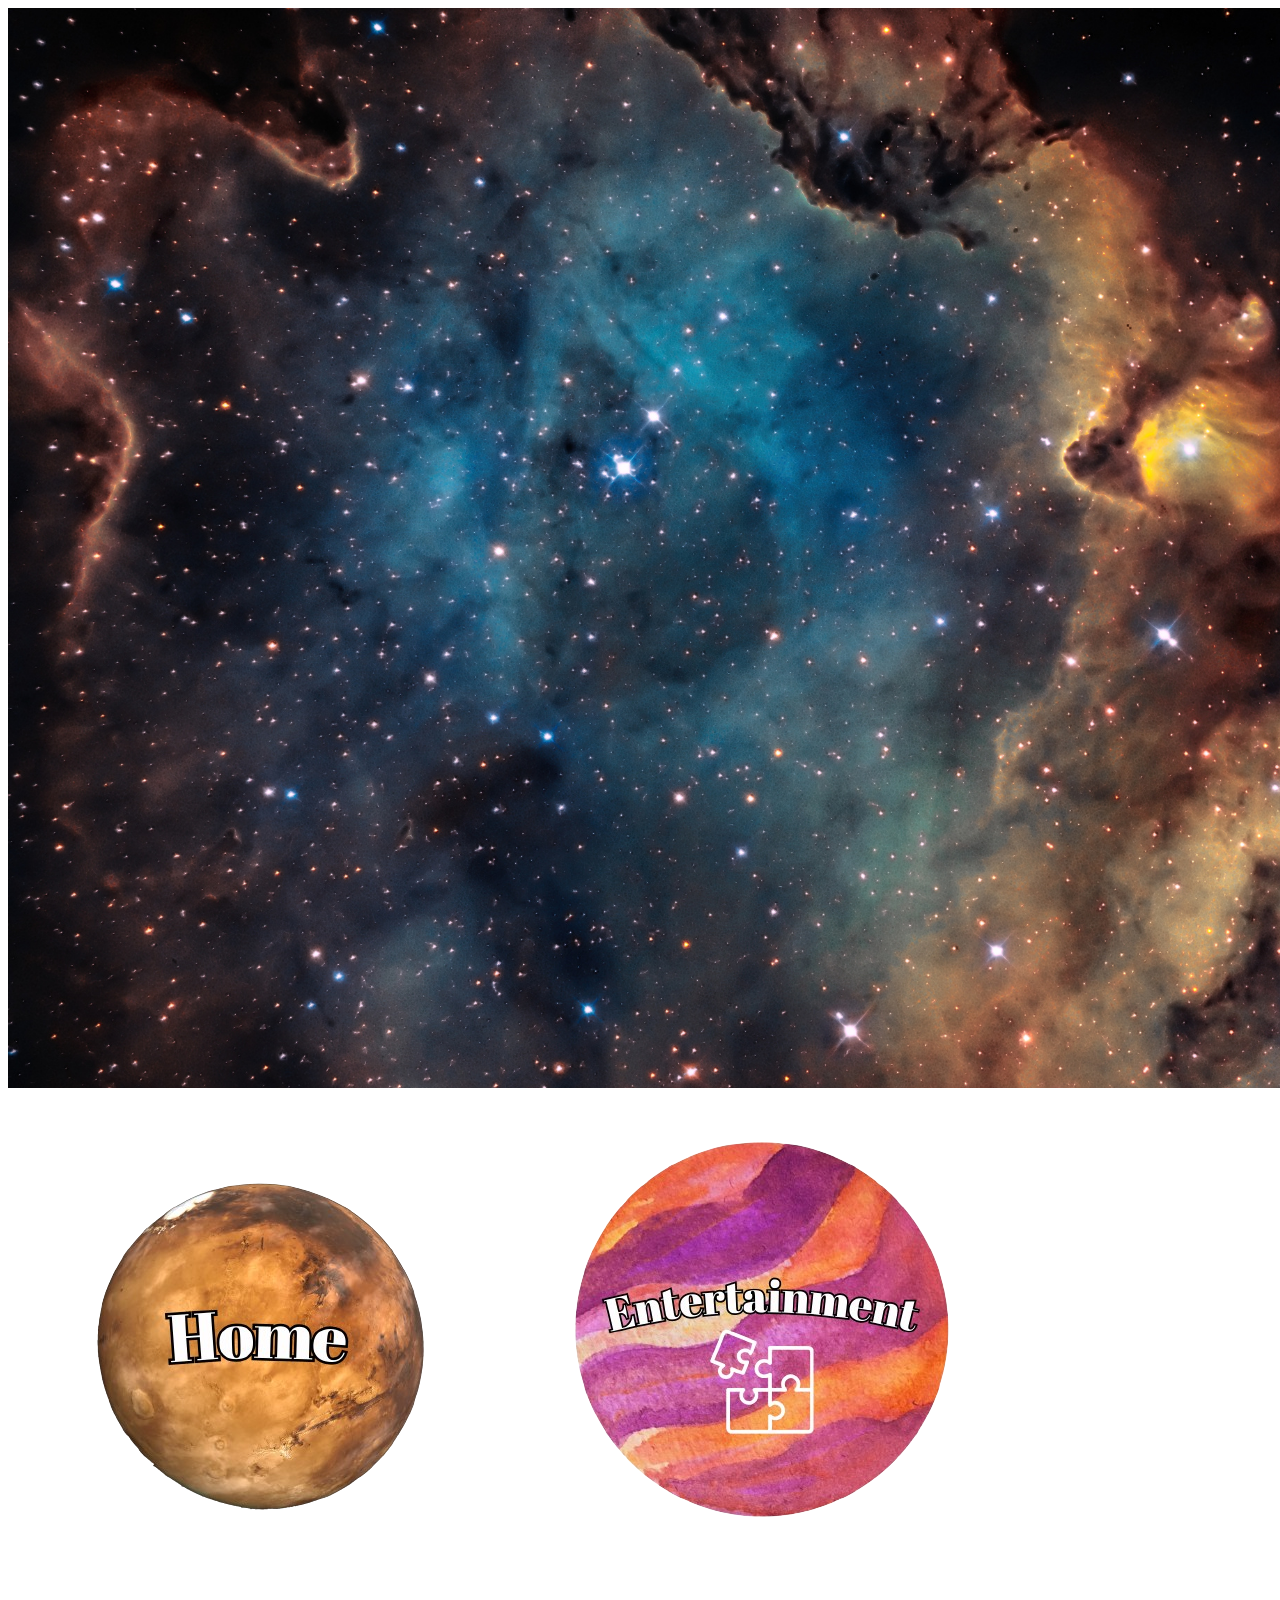
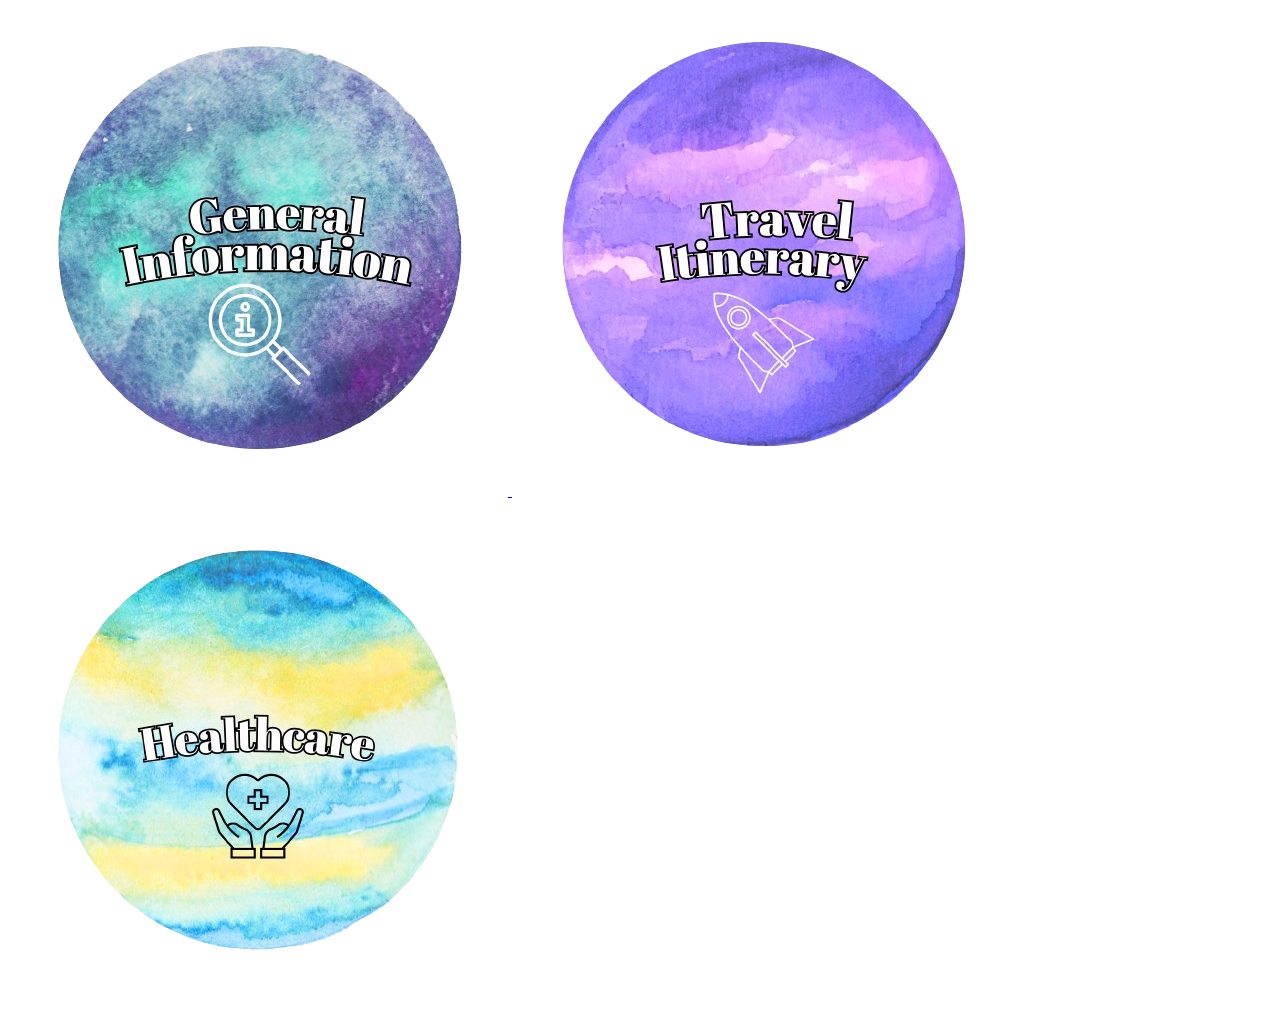
==== commit ff10d2f4: "--" ====
--- a/index.html
+++ b/index.html
@@ -5,23 +5,23 @@
     <meta http-equiv="X-UA-Compatible" content="IE=edge">
     <meta name="viewport" content="width=device-width, initial-scale=1.0">
     <title>Home page</title>
-    <link rel="stylesheet" href="css/style.css">
-    <link rel="stylesheet" href="css/main.css">
+    <link rel="stylesheet" href="..css/style.css">
+    <link rel="stylesheet" href="..css/main.css">
 </head>
 <body>
  
-    <img id="bg" src="/imgs/bg.png" alt="">
+    <img id="bg" src="../imgs/bg.png" alt="">
     <!--Main content-->
 
-<img id="Home" src="/imgs/icons/7.png" alt="">
+<img id="Home" src="../imgs/icons/7.png" alt="">
 
-<a href="/paginas/Entertainment.html"><img id="Entertainment" src="/imgs/icons/1.png" alt=""> </a>
+<a href="../paginas/Entertainment.html"><img id="Entertainment" src="../imgs/icons/1.png" alt=""> </a>
 
-<a href="/paginas/info.html"><img id="Info" src="/imgs/icons/2.png" alt=""> </a>
+<a href="../paginas/info.html"><img id="Info" src="../imgs/icons/2.png" alt=""> </a>
 
-<a href="/paginas/travel.html"><img id="Travel" src="/imgs/icons/3.png" alt=""></a>
+<a href="../paginas/travel.html"><img id="Travel" src="../imgs/icons/3.png" alt=""></a>
 
-<a href="/paginas/health.html"><img id="Health" src="/imgs/icons/4.png" alt=""></a>
+<a href="../paginas/health.html"><img id="Health" src="../imgs/icons/4.png" alt=""></a>
 
 </body>
 </html>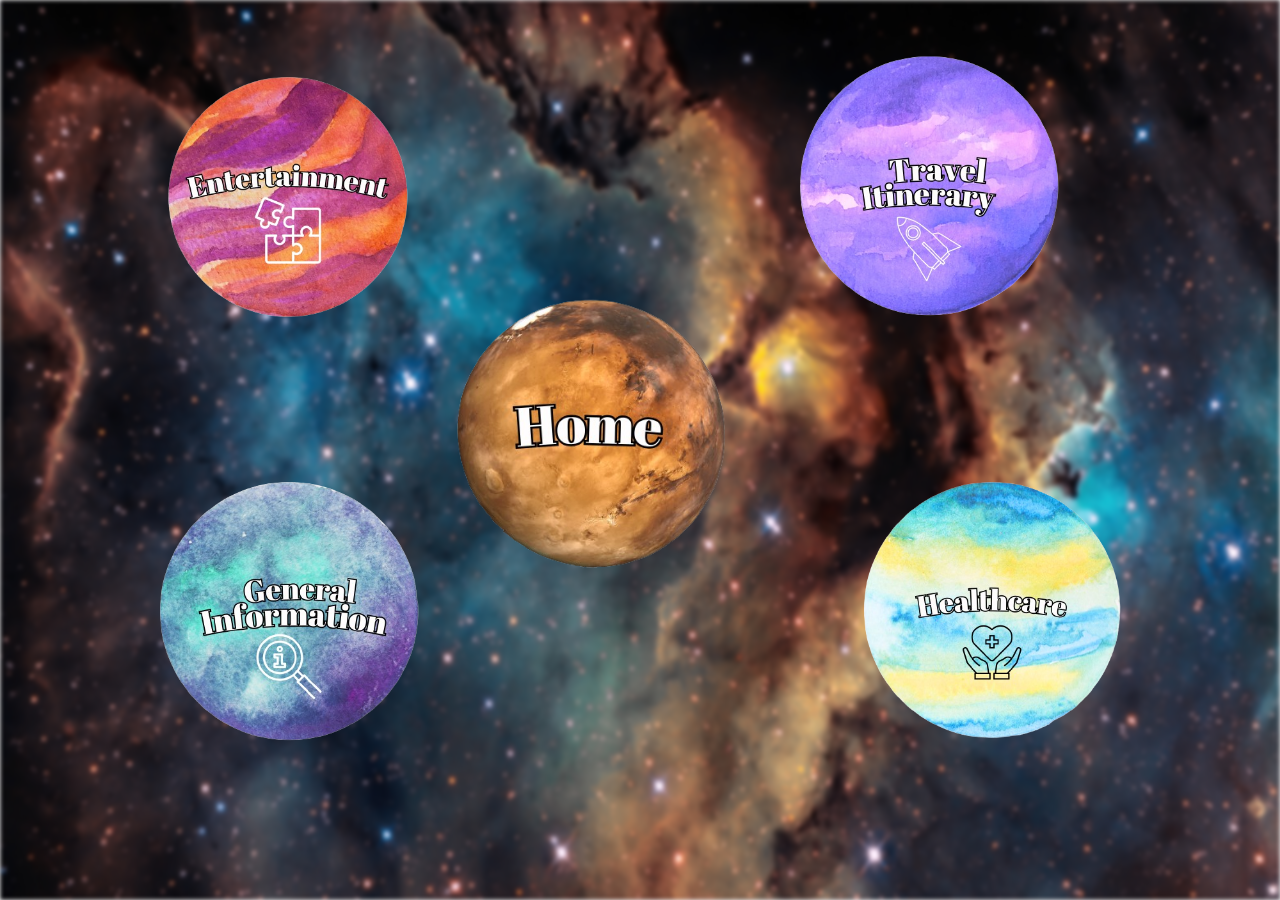
==== commit 853a674d: "index.html file structure updated" ====
--- a/index.html
+++ b/index.html
@@ -5,23 +5,23 @@
     <meta http-equiv="X-UA-Compatible" content="IE=edge">
     <meta name="viewport" content="width=device-width, initial-scale=1.0">
     <title>Home page</title>
-    <link rel="stylesheet" href="..css/style.css">
-    <link rel="stylesheet" href="..css/main.css">
+    <link rel="stylesheet" href="css/style.css">
+    <link rel="stylesheet" href="css/main.css">
 </head>
 <body>
  
-    <img id="bg" src="../imgs/bg.png" alt="">
+    <img id="bg" src="imgs/bg.png" alt="">
     <!--Main content-->
 
-<img id="Home" src="../imgs/icons/7.png" alt="">
+<img id="Home" src="imgs/icons/7.png" alt="">
 
-<a href="../paginas/Entertainment.html"><img id="Entertainment" src="../imgs/icons/1.png" alt=""> </a>
+<a href="paginas/Entertainment.html"><img id="Entertainment" src="imgs/icons/1.png" alt=""> </a>
 
-<a href="../paginas/info.html"><img id="Info" src="../imgs/icons/2.png" alt=""> </a>
+<a href="paginas/info.html"><img id="Info" src="imgs/icons/2.png" alt=""> </a>
 
-<a href="../paginas/travel.html"><img id="Travel" src="../imgs/icons/3.png" alt=""></a>
+<a href="paginas/travel.html"><img id="Travel" src="imgs/icons/3.png" alt=""></a>
 
-<a href="../paginas/health.html"><img id="Health" src="../imgs/icons/4.png" alt=""></a>
+<a href="paginas/health.html"><img id="Health" src="imgs/icons/4.png" alt=""></a>
 
 </body>
 </html>--- a/css/style.css
+++ b/css/style.css
@@ -0,0 +1,30 @@
+#Home {
+    width: 32vw;
+    position: fixed;
+    left: 30vw;
+    top: 25vh;
+}
+#Entertainment{
+    width: 25vw;
+    position: fixed;
+    left: 10vw;
+    top: 5vh;
+}
+#Info{
+    width: 25vw;
+    position: fixed;
+    left: 10vw;
+    top: 50vh;
+}
+#Travel{
+    width: 25vw;
+    position: fixed;
+    left: 60vw;
+    top: 3vh;
+}
+#Health{
+    width: 25vw;
+    position: fixed;
+    left: 65vw;
+    top: 50vh;
+}--- a/css/main.css
+++ b/css/main.css
@@ -0,0 +1,66 @@
+/*CSS dat op alle pagina's terukomt*/
+
+body {
+    overflow: hidden;
+    user-select: none;
+}
+
+#bg {
+    width: 100vw;
+    height: 100vh;
+    position: fixed;
+    top: 0px;
+    left: 0px;
+    filter: blur(2px);
+    z-index: -5;
+}
+
+header {
+    height: 10vh;
+    width: 100vw;
+    display: flex;
+    flex-direction: row;
+    position: fixed;
+}
+
+#wrapper1 {
+    display: flex;
+    flex-direction: row;
+    width: 100%;
+    justify-content: end;
+}
+
+#wrapper1 > *, #wrapper3 > *, img {
+    height: inherit;
+    width: inherit;
+}
+
+#wrapper2 {
+    display: flex;
+    flex-direction: column;
+    width: 100%;
+}
+
+#wrapper2 > * {
+    width: 100%;
+}
+
+#wrapper3 {
+    display: flex;
+    flex-direction: row;
+    width: 100%;
+}
+
+#wrapper4 {
+    display: flex;
+    flex-direction: row;
+    width: 20%;
+}
+
+#filler1, #filler2 {
+    width: 40%;
+}
+
+.button1 {
+    width: 100%;
+}